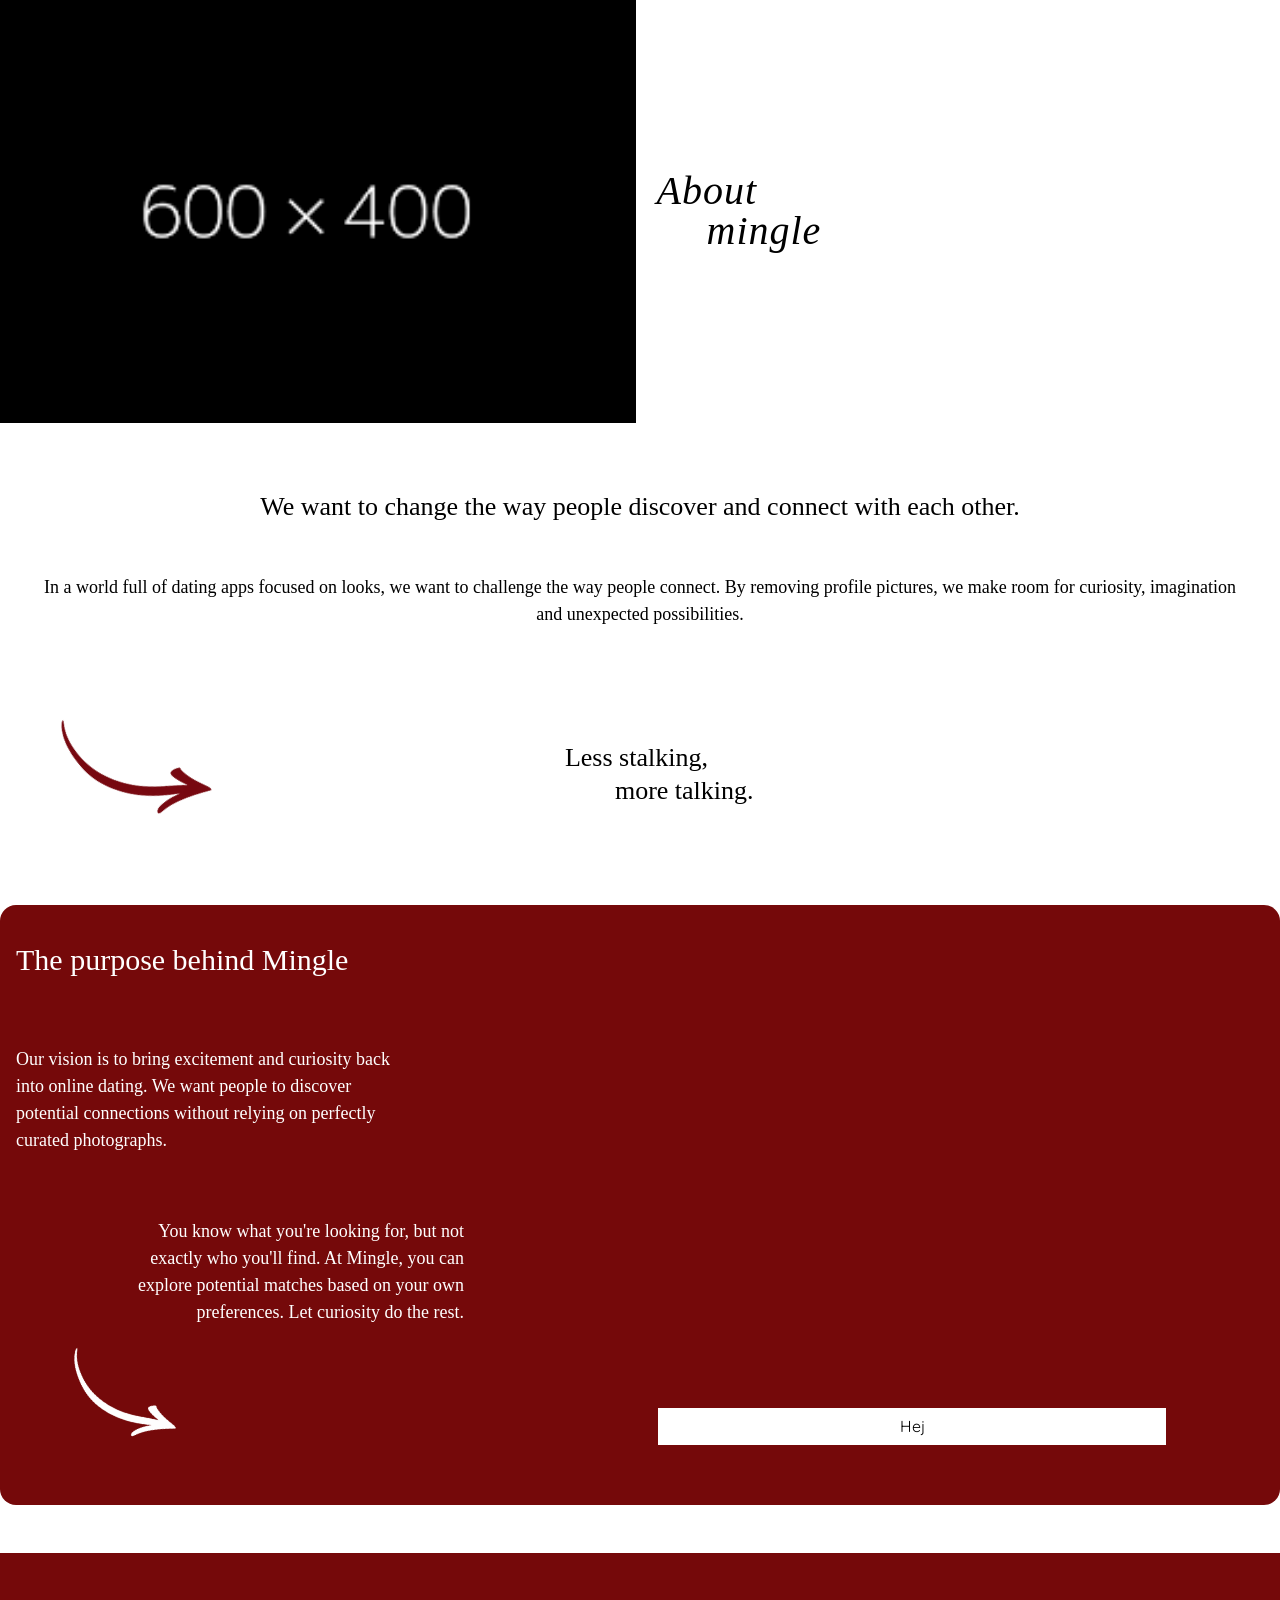
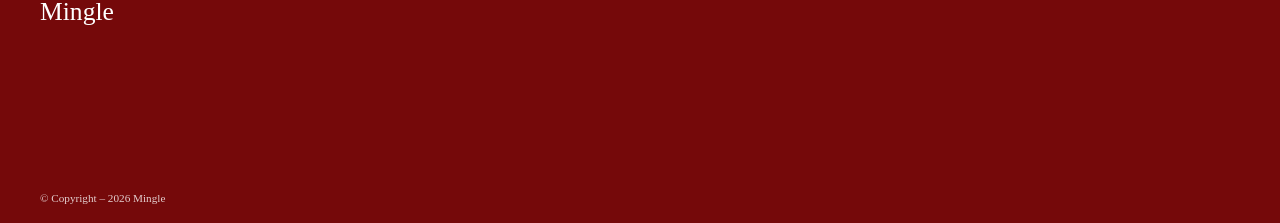
==== about.html @ ec0fccd8 "hej jona" ====
<!doctype html>
<html lang="en">
  <head>
    <meta charset="UTF-8" />
    <meta name="viewport" content="width=device-width, initial-scale=1.0" />
    <link rel="stylesheet" href="css/general.css" />
    <link rel="stylesheet" href="css/about.css" />
    <title>About Us</title>
  </head>
  <body>
    <header></header>
    <main>
      <div id="frontdiv">
        <img id="aboutimage" src="image/images.png" alt="aboutimage" />
        <h1 class="abouttitle">
          <span>About</span>
          <span>mingle</span>
        </h1>
      </div>
      <section class="aboutcontent">
        <div id="middiv">
          <h2>We want to change the way people discover and connect with each other.</h2>
          <p>In a world full of dating apps focused on looks, we want to challenge the way people connect. By removing profile pictures, we make room for curiosity, imagination and unexpected possibilities.</p>
          <div class="middiv_second">
            <img id="arrow" src="image/arrow.webp" alt="arrow" />
            <h3 class="arrowtext">
              <span>Less stalking,</span>
              <span>more talking.</span>
            </h3>
          </div>
        </div>
      </section>
      <div class="middiv_third">
        <h4>The purpose behind Mingle</h4>
        <p>Our vision is to bring excitement and curiosity back into online dating. We want people to discover potential connections without relying on perfectly curated photographs.</p>
        <div>
          <p>You know what you're looking for, but not exactly who you'll find. At Mingle, you can explore potential matches based on your own preferences. Let curiosity do the rest.</p>
        </div>
        <div id="middiv_div">
          <img id="white_arrow" src="image/white_arrow.webp" alt="white arrow" />
          <a href="userlist.html" class="btn">Hej</a>
        </div>
      </div>
    </main>
    <footer class="footer">
      <div class="footer__logo">Mingle</div>
      <small class="footer__copy">© Copyright – 2026 Mingle</small>
    </footer>
  </body>
</html>
---- css/general.css ----
html {
  interpolate-size: allow-keywords;
  line-height: 1.5;
  -webkit-font-smoothing: antialiased;
}
@font-face {
  font-family: p;
  src: url(../fonts/Quicksand-VariableFont_wght.woff2);
}
@font-face {
  font-family: h1;
  src: url(../fonts/ViaodaLibre-Regular.woff2);
}
@font-face {
  font-family: h2;
  src: url(../fonts/PoiretOne-Regular.woff2-kopi);
}
@font-face {
  font-family: h3;
  src: url(../fonts/PoiretOne-Regular.woff2-kopi);
}
body {
  background-color: rgb(255, 255, 255);
}
*,
::before,
::after {
  box-sizing: border-box;
  margin: 0;
  padding: 0;
}
img,
svg {
  display: block;
  width: 100%;
  height: auto;
}
h1 {
  letter-spacing: 1px;
  font-weight: 400;
  font-style: oblique;
  font-size: 40px;
}
h2,
h3,
h4 {
  font-weight: 100;
  font-size: 26px;
}
p {
  font-size: 18px;
  font-weight: 100;
}
.btn {
  font-family: p;
  border: 2px solid #75090a;
  color: rgb(0, 0, 0);
  text-align: center;
  text-decoration: none;
  background-color: white;
}
.btn :hover {
  background-color: #75090a;
  border: 2px solid white;
  scale: 1.5;
}
.footer {
  background: var(--wine);
  color: var(--paper);
  min-height: 270px;
  padding: 2.5rem 2.5rem 1rem;
  display: flex;
  flex-direction: column;
  justify-content: space-between;
}
.footer__logo {
  font-size: 1.6rem;
}
.footer__copy {
  font-size: 0.7rem;
  opacity: 0.8;
}
:root {
  --wine: #75090a;
  --ink: #111;
  --paper: #fff;
}
---- css/about.css ----
* {
  /* margin: 0.2rem;
  padding: 0.2rem; */
  box-sizing: border-box;
}
#frontdiv {
  display: grid;
  grid-template-columns: 1fr 1fr;
  align-items: center;
  gap: 9px;
}
#aboutimage {
  min-width: 290px;
  min-height: 150px;
}
.abouttitle {
  display: flex;
  flex-direction: column;
  line-height: 1;
  margin-left: 12px;
}
.abouttitle span:last-child {
  margin-left: 50px;
}
.aboutcontent {
  margin: 1.9rem;
}
#middiv h2 {
  margin-top: 4rem;
  margin-bottom: 3rem;
  text-align: center;
}
#middiv p {
  text-align: center;
}
#arrow {
  margin-left: 3rem;
  width: 110px;
  rotate: 316deg;
  transform: scaleX(-1);
}
.middiv_second {
  display: grid;
  grid-template-columns: 1.5fr 2fr;
  margin-top: 3rem;
  margin-bottom: 4rem;
}
.middiv_second h3 {
  margin-top: 2rem;
}
.arrowtext {
  display: flex;
  flex-direction: column;
  line-height: 1.3;
  margin-left: 12px;
  align-self: center;
}
.arrowtext span:last-child {
  margin-left: 50px;
}
.middiv_third {
  background-color: #75090a;
  border-radius: 1rem;
  height: 600px;
  margin-bottom: 3rem;
  padding: 1rem;
}
.middiv_third p,
h4 {
  color: white;
}
.middiv_third p {
  width: 25rem;
  margin-top: 4rem;
}
.middiv_third h4 {
  margin-top: 1rem;
  font-size: 30px;
}
.middiv_third div p {
  text-align: end;
  width: 28rem;
  padding-left: 7rem;
}
#white_arrow {
  width: 85px;
  margin-left: 4rem;
  rotate: 330deg;
  transform: scaleX(-1);
}
#middiv_div {
  display: grid;
  grid-template-columns: 1fr 1fr;
}
.btn {
  margin: 5rem 6rem 1rem 1rem;
  padding: 0.4rem;
}
.btn:hover {
  background-color: #75090a;
  border: 2px solid white;
  color: white;
  font-weight: 600;
}
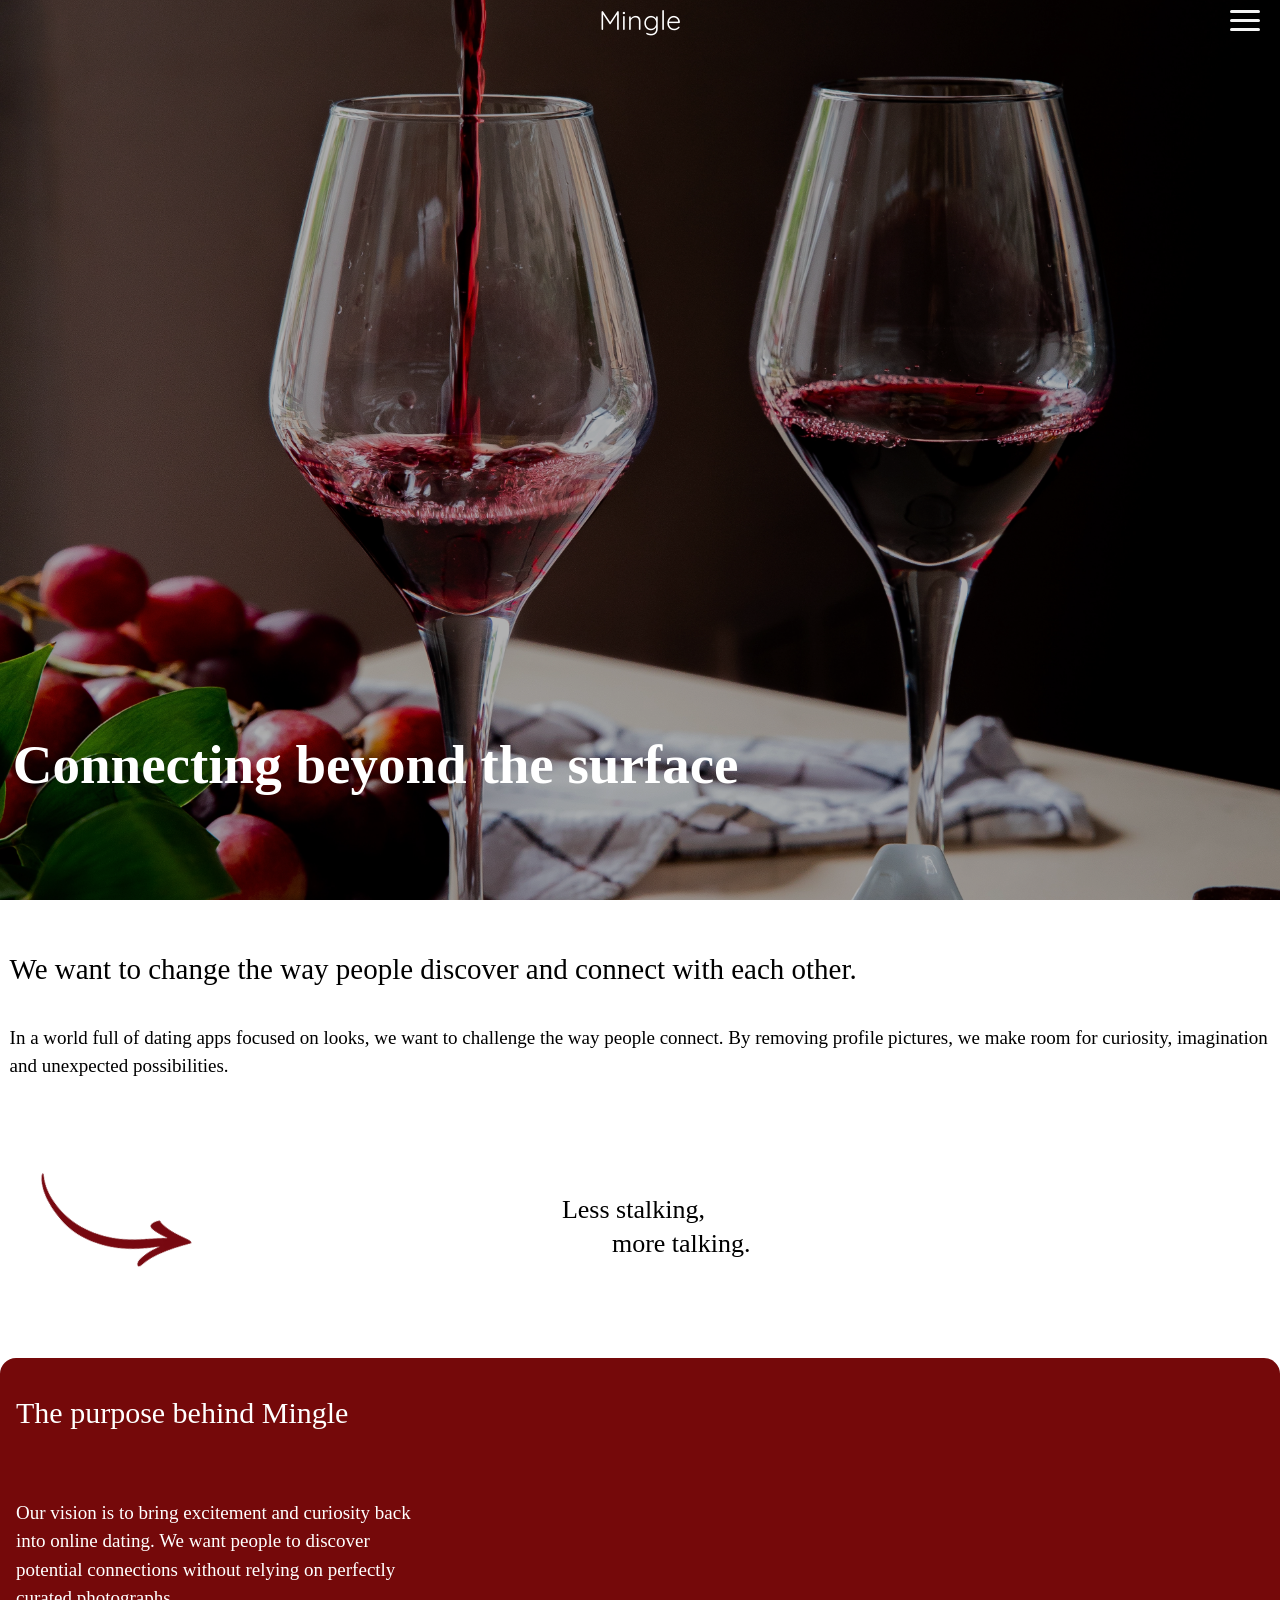
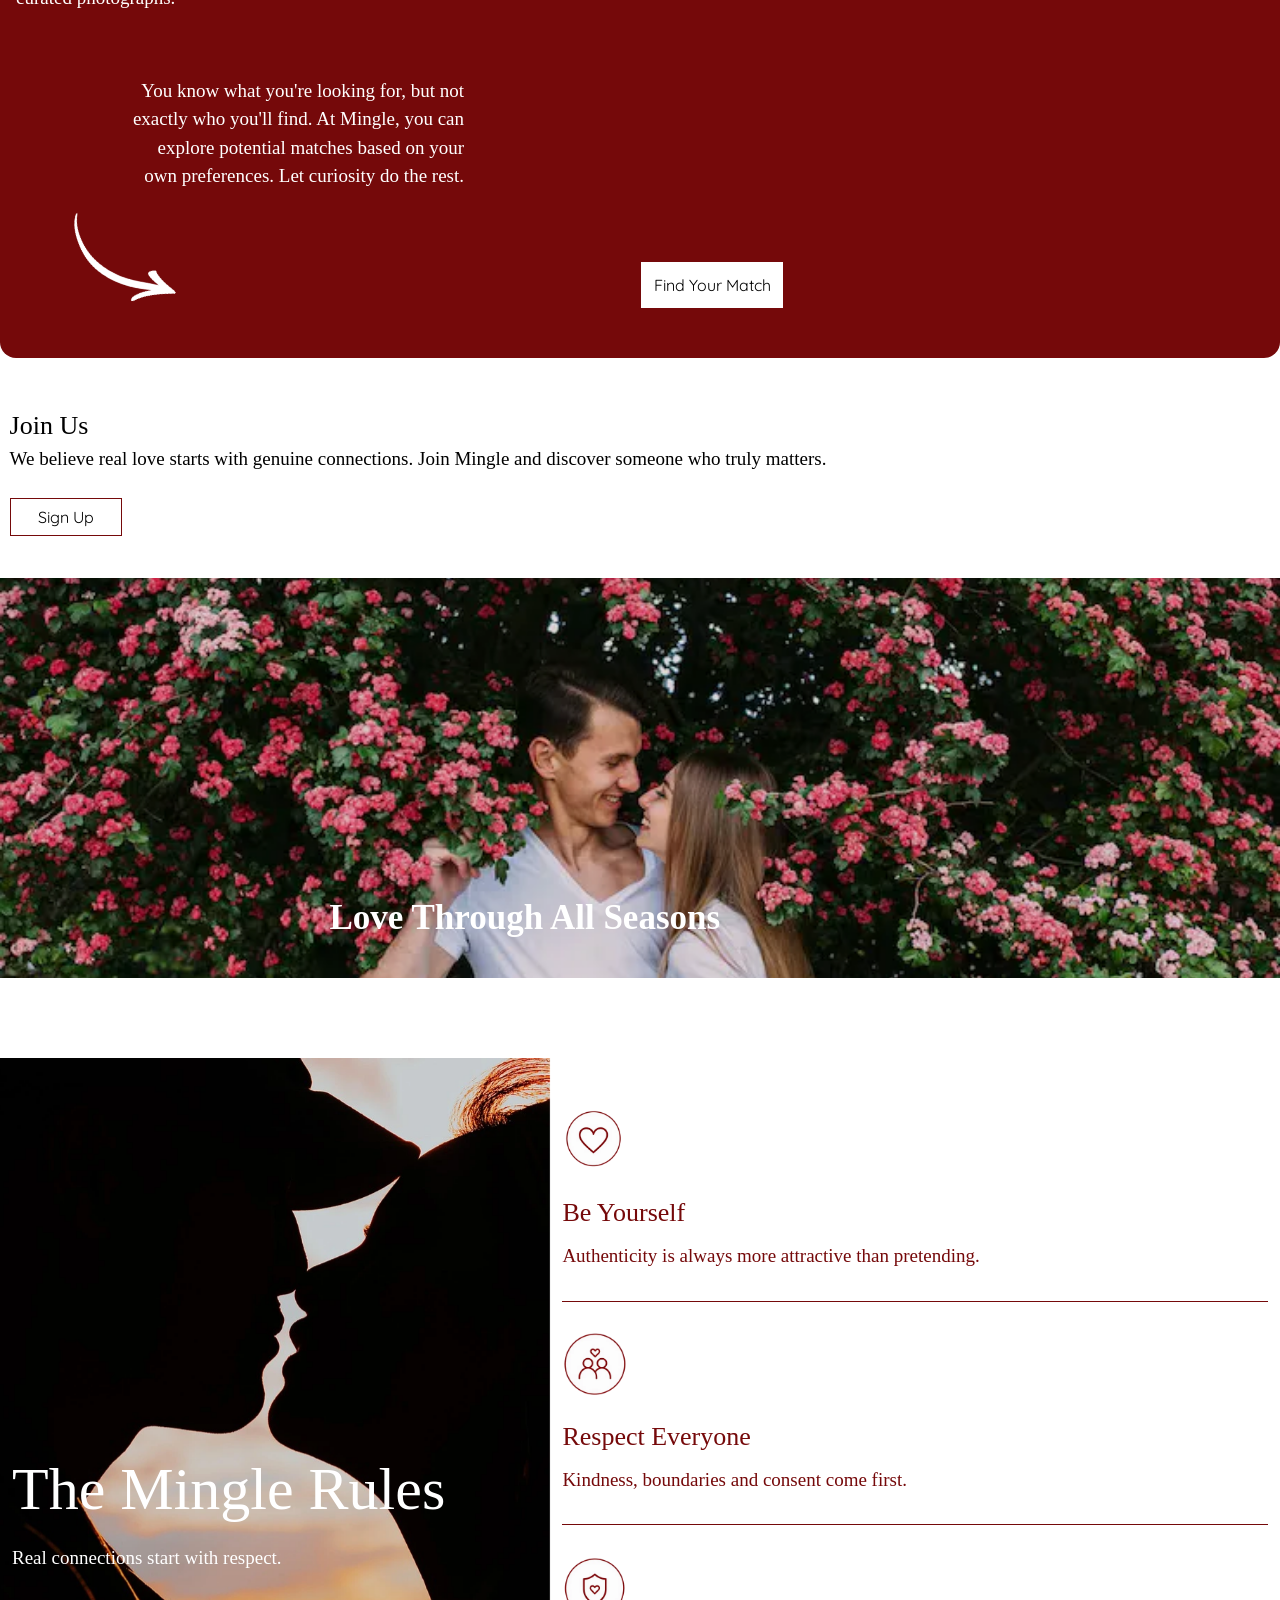
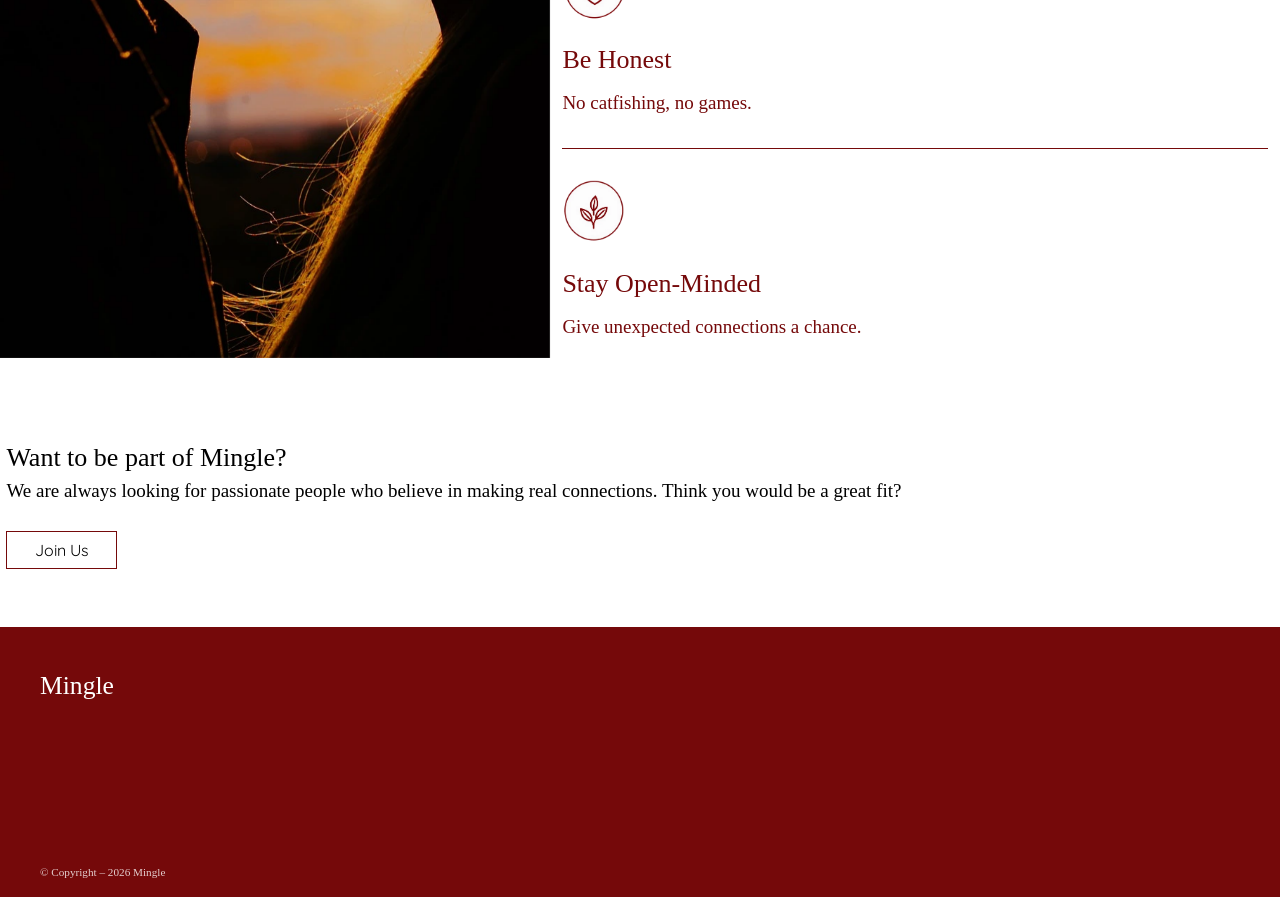
==== commit 6b433cb8: "about færdig" ====
--- a/about.html
+++ b/about.html
@@ -8,14 +8,33 @@
     <title>About Us</title>
   </head>
   <body>
-    <header></header>
+    <header>
+      <nav class="navbar">
+        <input type="checkbox" id="burger-toggle" />
+        <label for="burger-toggle" class="burger">
+          <span></span>
+          <span></span>
+          <span></span>
+        </label>
+        <a href="index.html" class="mingle">Mingle</a>
+        <div class="menu-overlay">
+          <ul class="menu-links">
+            <li><a href="index.html">Home</a></li>
+            <li><a href="userlist.html">Find Your Match</a></li>
+            <li><a href="about.html">About Us</a></li>
+            <li><a href="contact.html">Contact</a></li>
+          </ul>
+          <div class="menu-footer">
+            <p>© Mingle 2026</p>
+            <a href="#"><img class="instagram" src="image/instagram.webp" alt="instagram logo" /></a>
+          </div>
+        </div>
+      </nav>
+    </header>
     <main>
       <div id="frontdiv">
-        <img id="aboutimage" src="image/images.png" alt="aboutimage" />
-        <h1 class="abouttitle">
-          <span>About</span>
-          <span>mingle</span>
-        </h1>
+        <img id="aboutimage" src="image/abouthero.webp" alt="two glasses of red wine" />
+        <h1 class="abouttitle">Connecting beyond the surface</h1>
       </div>
       <section class="aboutcontent">
         <div id="middiv">
@@ -38,9 +57,66 @@
         </div>
         <div id="middiv_div">
           <img id="white_arrow" src="image/white_arrow.webp" alt="white arrow" />
-          <a href="userlist.html" class="btn">Hej</a>
+          <a href="userlist.html" class="btn2">Find Your Match</a>
         </div>
       </div>
+      <section class="aboutcontent">
+        <div>
+          <h4>Join Us</h4>
+          <p>We believe real love starts with genuine connections. Join Mingle and discover someone who truly matters.</p>
+        </div>
+        <a href="contact.html" class="btn">Sign Up</a>
+      </section>
+      <div id="about_end_img">
+        <img src="image/love_about2.webp" />
+        <img src="image/love_about4.webp" />
+        <img src="image/love_about1.webp" />
+        <img src="image/love_about3.webp" />
+        <h4>Love Through All Seasons</h4>
+      </div>
+      <section class="rules-section">
+        <div class="rules-image">
+          <h2>The Mingle Rules</h2>
+          <p>Real connections start with respect.</p>
+        </div>
+        <div class="rules-scroll">
+          <div class="rule">
+            <img src="image/icon1.webp" alt="ikon1" class="rule-icon" />
+            <h3>Be Yourself</h3>
+            <p>Authenticity is always more attractive than pretending.</p>
+          </div>
+          <div class="rule">
+            <img src="image/icon2.webp" alt="ikon2" class="rule-icon" />
+            <h3>Respect Everyone</h3>
+            <p>Kindness, boundaries and consent come first.</p>
+          </div>
+          <div class="rule">
+            <img src="image/icon3.webp" alt="ikon3" class="rule-icon" />
+            <h3>Be Honest</h3>
+            <p>No catfishing, no games.</p>
+          </div>
+          <div class="rule">
+            <img src="image/icon4.webp" alt="ikon4" class="rule-icon" />
+            <h3>Stay Open-Minded</h3>
+            <p>Give unexpected connections a chance.</p>
+          </div>
+          <div class="rule">
+            <img src="image/icon5.webp" alt="ikon5" class="rule-icon" />
+            <h3>Respect Privacy</h3>
+            <p>What's shared here stays here.</p>
+          </div>
+          <div class="rule">
+            <img src="image/icon6.webp" alt="ikon6" class="rule-icon" />
+            <h3>Love Beyond Looks</h3>
+            <p>It's what's on the inside that really matters.</p>
+          </div>
+        </div>
+      </section>
+      <section class="end-section">
+        <h2>Want to be part of Mingle?</h2>
+        <p>We are always looking for passionate people who believe in making real connections. Think you would be a great fit?</p>
+        <a href="contact.html" class="btn">Join Us</a>
+      </section>
     </main>
     <footer class="footer">
       <div class="footer__logo">Mingle</div>
--- a/css/general.css
+++ b/css/general.css
@@ -20,7 +20,7 @@
   src: url(../fonts/PoiretOne-Regular.woff2-kopi);
 }
 body {
-  background-color: rgb(255, 255, 255);
+  background-color: white;
 }
 *,
 ::before,
@@ -29,6 +29,150 @@
   margin: 0;
   padding: 0;
 }
+@keyframes fadeIn {
+  from {
+    opacity: 0;
+  }
+
+  to {
+    opacity: 1;
+  }
+}
+h1,
+h2,
+h3,
+p,
+a {
+  animation: fadeIn 1s ease 0.3s both;
+}
+
+.burger {
+  animation: fadeIn 1s ease 0.5s both;
+}
+main {
+  animation: fadeIn 0.8s ease-out 0.2s both;
+}
+header {
+  position: absolute;
+  top: 0;
+  left: 0;
+  width: 100%;
+  z-index: 1000;
+}
+.navbar {
+  display: flex;
+  align-items: center;
+  justify-content: flex-end;
+  padding: 20px;
+}
+.nav-button {
+  margin-left: auto;
+  padding: 10px 18px;
+  background: white;
+  color: #75090a;
+  border-radius: 30px;
+  text-decoration: none;
+  font-size: 14px;
+  font-weight: bold;
+  z-index: 1002;
+}
+.mingle {
+  position: absolute;
+  left: 50%;
+  transform: translateX(-50%);
+  color: white;
+  font-family: p;
+  font-size: 27px;
+  font-weight: 400;
+  text-decoration: none;
+  z-index: 1002;
+}
+#burger-toggle {
+  position: absolute;
+  opacity: 0;
+  width: 1px;
+  height: 1px;
+}
+.burger {
+  position: fixed;
+  display: flex;
+  flex-direction: column;
+  justify-content: center;
+  gap: 6px;
+  cursor: pointer;
+  z-index: 1003;
+  margin-left: auto;
+}
+.burger span {
+  display: block;
+  width: 30px;
+  height: 3px;
+  background: whitesmoke;
+  border-radius: 2px;
+  transition: 0.4s ease;
+}
+.menu-overlay {
+  position: fixed;
+  top: 0;
+  left: 0;
+  width: 100%;
+  height: 100vh;
+  height: 100dvh;
+  background-color: #75090a;
+  display: flex;
+  flex-direction: column;
+  justify-content: space-between;
+  padding: 110px 25px 25px;
+  overflow-y: auto;
+  transform: translateX(100%);
+  visibility: hidden;
+  transition:
+    transform 0.4s ease-in-out,
+    visibility 0.8s;
+  z-index: 1001;
+}
+.instagram {
+  width: 40px;
+}
+#burger-toggle:checked ~ .menu-overlay {
+  transform: translateX(0);
+  visibility: visible;
+}
+.menu-links {
+  list-style: none;
+  width: 100%;
+}
+.menu-links li {
+  border-bottom: 1px solid rgba(255, 255, 255, 0.3);
+}
+.menu-links a {
+  display: block;
+  padding: 22px 0;
+  color: white;
+  font-family: h2;
+  font-size: 43px;
+  font-weight: 400;
+  text-decoration: none;
+  transition: 0.3s ease;
+}
+.menu-links a:hover {
+  opacity: 0.6;
+  padding-left: 15px;
+}
+.menu-footer {
+  display: flex;
+  justify-content: space-between;
+  align-items: center;
+  gap: 15px;
+  border-top: 1px solid rgba(255, 255, 255, 0.3);
+  padding-top: 25px;
+  color: white;
+  font-size: 14px;
+}
+.menu-footer a {
+  color: white;
+  text-decoration: none;
+}
 img,
 svg {
   display: block;
@@ -36,9 +180,7 @@
   height: auto;
 }
 h1 {
-  letter-spacing: 1px;
   font-weight: 400;
-  font-style: oblique;
   font-size: 40px;
 }
 h2,
@@ -48,21 +190,23 @@
   font-size: 26px;
 }
 p {
-  font-size: 18px;
-  font-weight: 100;
+  font-size: 19px;
+  font-weight: 500;
 }
 .btn {
   font-family: p;
-  border: 2px solid #75090a;
+  border: 1.4px solid #75090a;
   color: rgb(0, 0, 0);
   text-align: center;
   text-decoration: none;
   background-color: white;
-}
-.btn :hover {
+  padding: 0.5rem 1.7rem 0.5rem 1.7rem;
+}
+.btn:hover {
   background-color: #75090a;
   border: 2px solid white;
   scale: 1.5;
+  color: white;
 }
 .footer {
   background: var(--wine);
@@ -85,3 +229,5 @@
   --ink: #111;
   --paper: #fff;
 }
+@media (min-width: 768px) {
+}
--- a/css/about.css
+++ b/css/about.css
@@ -4,35 +4,37 @@
   box-sizing: border-box;
 }
 #frontdiv {
-  display: grid;
-  grid-template-columns: 1fr 1fr;
-  align-items: center;
-  gap: 9px;
+  position: relative;
+  width: 100%;
+  height: 100vh;
 }
 #aboutimage {
-  min-width: 290px;
-  min-height: 150px;
+  width: 100%;
+  height: 100%;
+  object-fit: cover;
+  display: block;
+  filter: brightness(0.7);
 }
 .abouttitle {
-  display: flex;
-  flex-direction: column;
-  line-height: 1;
-  margin-left: 12px;
-}
-.abouttitle span:last-child {
-  margin-left: 50px;
+  position: absolute;
+  top: 85%;
+  left: 51%;
+  transform: translate(-50%, -50%);
+  color: white;
+  font-weight: 900;
+  font-size: 55px;
+  width: 100%;
 }
 .aboutcontent {
-  margin: 1.9rem;
+  margin: 0.6rem;
 }
 #middiv h2 {
-  margin-top: 4rem;
-  margin-bottom: 3rem;
-  text-align: center;
-}
-#middiv p {
-  text-align: center;
-}
+  margin-top: 3rem;
+  margin-bottom: 2rem;
+  font-size: 29px;
+  font-weight: 400;
+}
+
 #arrow {
   margin-left: 3rem;
   width: 110px;
@@ -62,6 +64,7 @@
   background-color: #75090a;
   border-radius: 1rem;
   height: 600px;
+  margin-top: 4rem;
   margin-bottom: 3rem;
   padding: 1rem;
 }
@@ -92,13 +95,149 @@
   display: grid;
   grid-template-columns: 1fr 1fr;
 }
-.btn {
-  margin: 5rem 6rem 1rem 1rem;
-  padding: 0.4rem;
-}
-.btn:hover {
+.btn2 {
+  font-family: p;
+  border: 1.4px solid #75090a;
+  color: rgb(0, 0, 0);
+  text-align: center;
+  text-decoration: none;
+  background-color: white;
+  padding:;
+  align-content: center;
+  width: 9rem;
+  height: 3rem;
+  margin-top: 4.4rem;
+}
+.btn2:hover {
   background-color: #75090a;
-  border: 2px solid white;
-  color: white;
+  border: 1px solid white;
+  scale: 1;
+  color: white;
+}
+.aboutcontent h4 {
+  color: black;
+}
+.aboutcontent div {
+  margin-bottom: 2rem;
+}
+#about_end_img {
+  position: relative;
+  width: 100%;
+  height: 400px;
+  overflow: hidden;
+  margin: 3rem 0rem 3rem 0rem;
+}
+#about_end_img img {
+  position: absolute;
+  width: 100%;
+  height: 100%;
+  object-fit: cover;
+  top: 0;
+  left: 0;
+  animation: imageFade 12s infinite;
+  filter: brightness(0.9);
+}
+#about_end_img img:nth-child(1) {
+  animation-delay: 0s;
+}
+
+#about_end_img img:nth-child(2) {
+  animation-delay: -9s;
+}
+
+#about_end_img img:nth-child(3) {
+  animation-delay: -6s;
+}
+#about_end_img img:nth-child(4) {
+  animation-delay: -3s;
+}
+#about_end_img h4 {
+  position: absolute;
+  top: 85%;
+  left: 41%;
+  transform: translate(-50%, -50%);
+  width: 90%;
+  color: white;
+  text-align: center;
+  z-index: 2;
+  font-size: 35px;
   font-weight: 600;
 }
+@keyframes imageFade {
+  0% {
+    opacity: 1;
+  }
+  20% {
+    opacity: 1;
+  }
+  25%,
+  95% {
+    opacity: 0;
+  }
+  100% {
+    opacity: 1;
+  }
+}
+.rules-section {
+  display: flex;
+  flex-direction: row;
+  width: 100%;
+  height: 100dvh;
+  min-height: 400px;
+  margin: 5rem 0rem 5rem 0rem;
+}
+.rules-image {
+  position: relative;
+  width: 43%;
+  height: 100%;
+  display: flex;
+  flex-direction: column;
+  justify-content: center;
+  padding: 20px 12px;
+  background-image: url("../image/rule.webp");
+  background-size: cover;
+  background-position: center;
+  color: white;
+}
+.rules-image h2 {
+  font-size: 60px;
+  margin-bottom: 10px;
+}
+.rules-scroll {
+  width: 57%;
+  height: 100%;
+  min-width: 0;
+  overflow-y: auto;
+  overscroll-behavior-y: contain;
+  -webkit-overflow-scrolling: touch;
+  padding: 20px 12px;
+  background-color: #ffff;
+  scrollbar-width: thin;
+  scrollbar-color: #75090a transparent;
+}
+.rule {
+  padding: 30px 0;
+  border-bottom: 0.4px solid #75090a;
+}
+.rule:last-child {
+  border-bottom: none;
+}
+.rule h3 {
+  color: #75090a;
+  margin-bottom: 10px;
+}
+.rule p {
+  color: #75090a;
+}
+.rule-icon {
+  width: 65px;
+  height: 65px;
+  object-fit: contain;
+  margin-bottom: 20px;
+}
+.end-section {
+  margin: 0rem 0rem 4rem 0.4rem;
+}
+.end-section p {
+  margin-bottom: 2rem;
+}
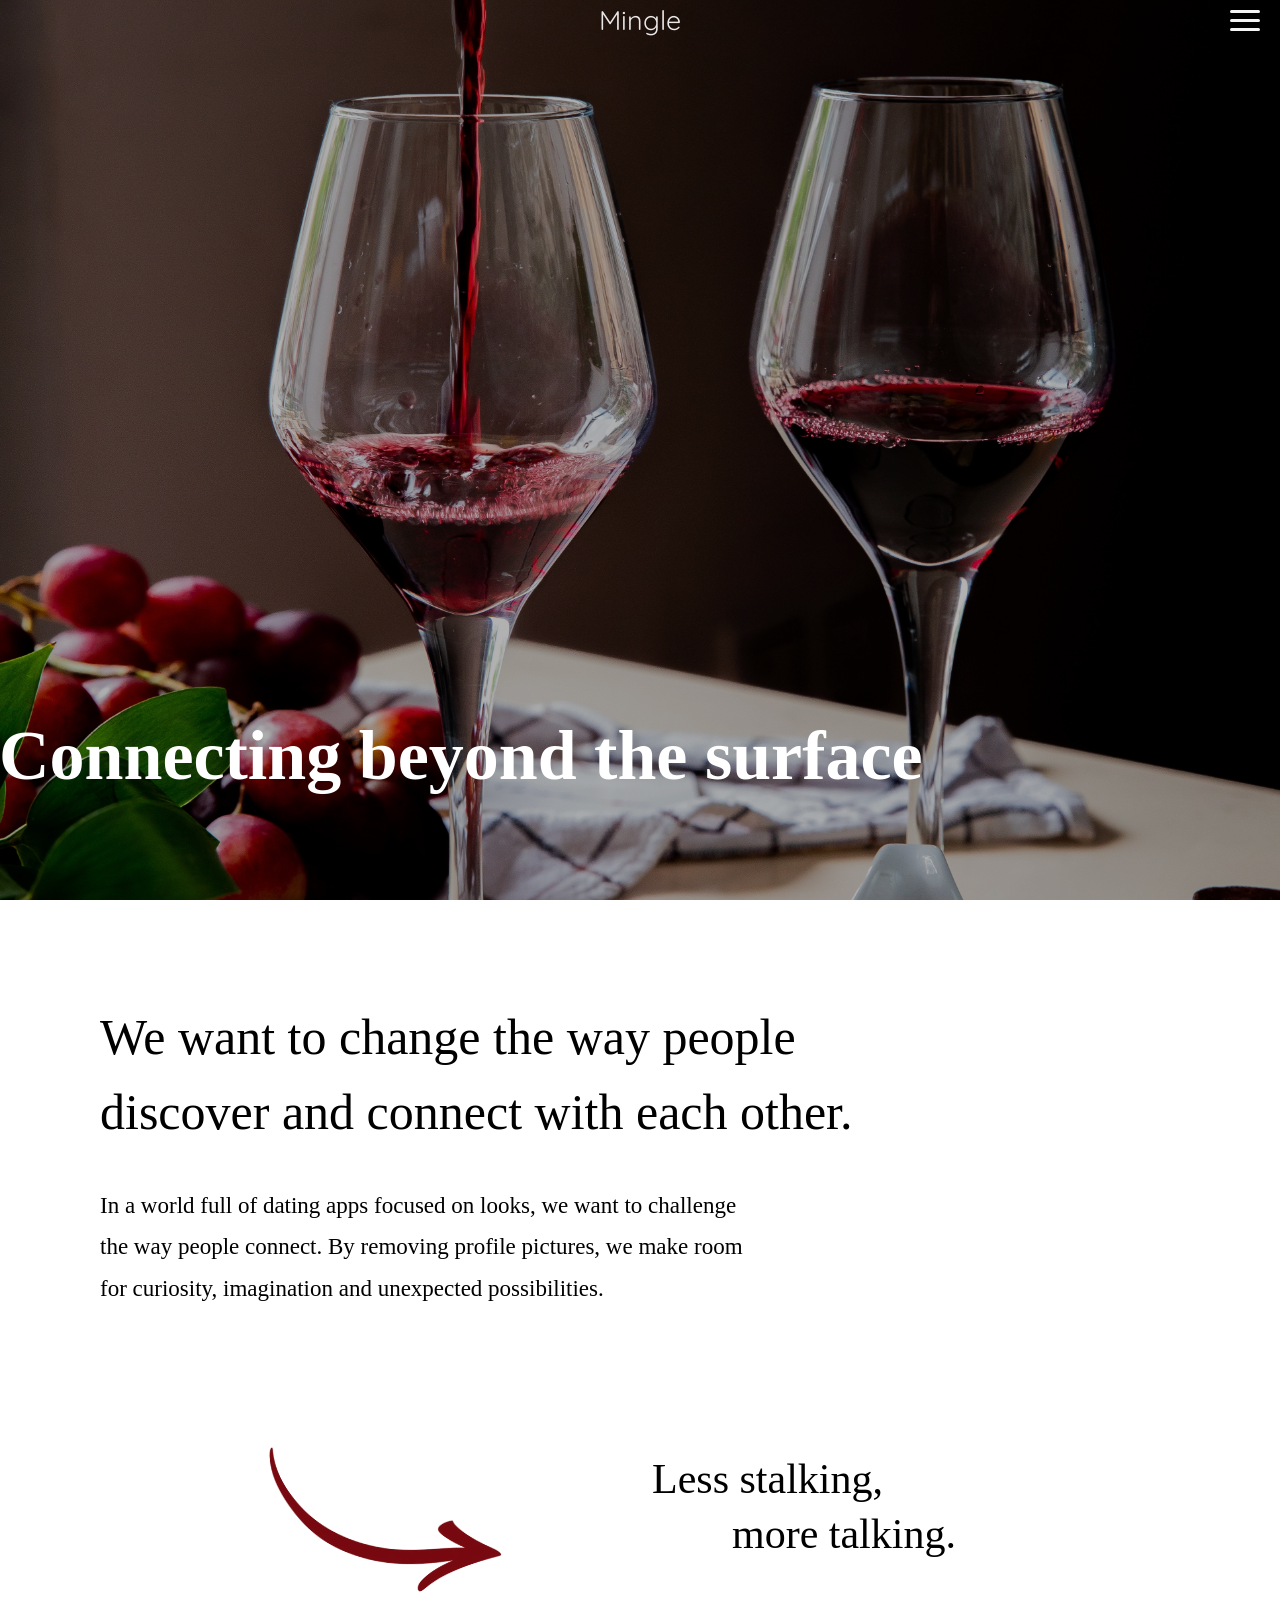
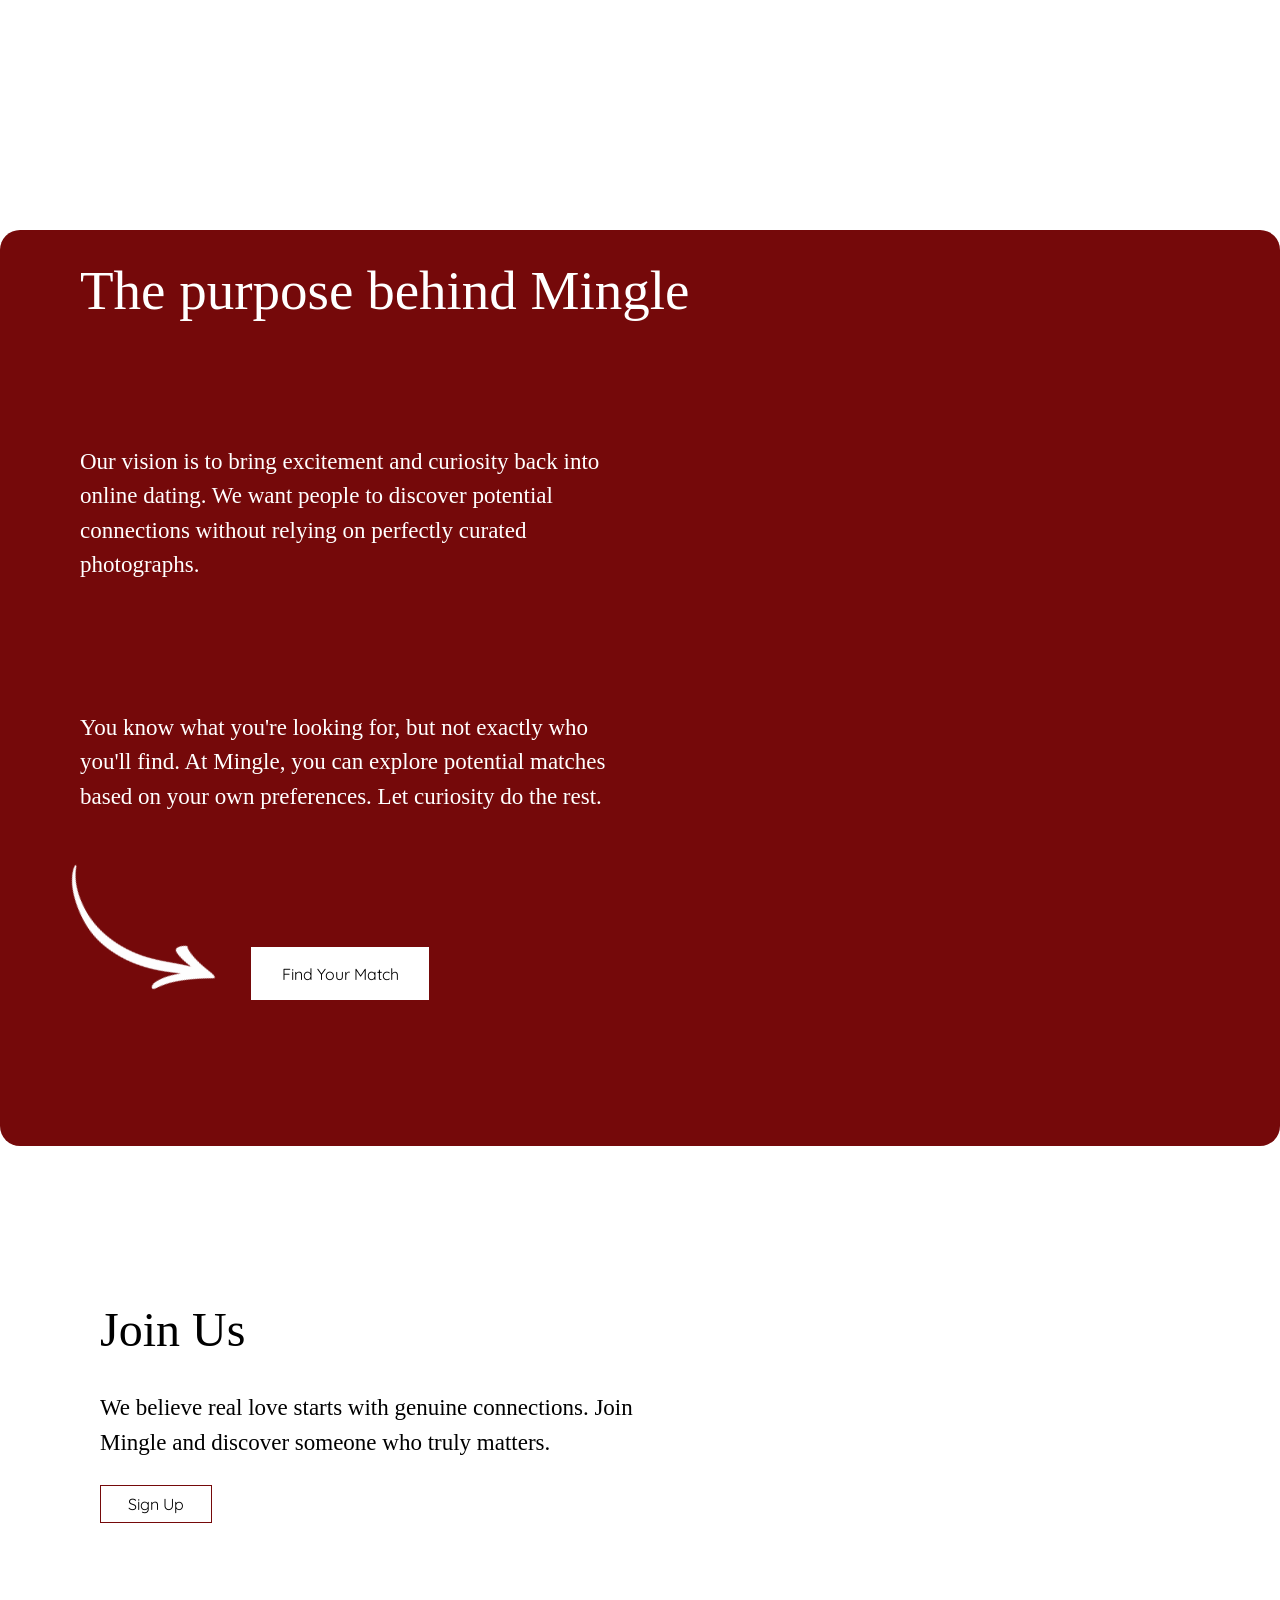
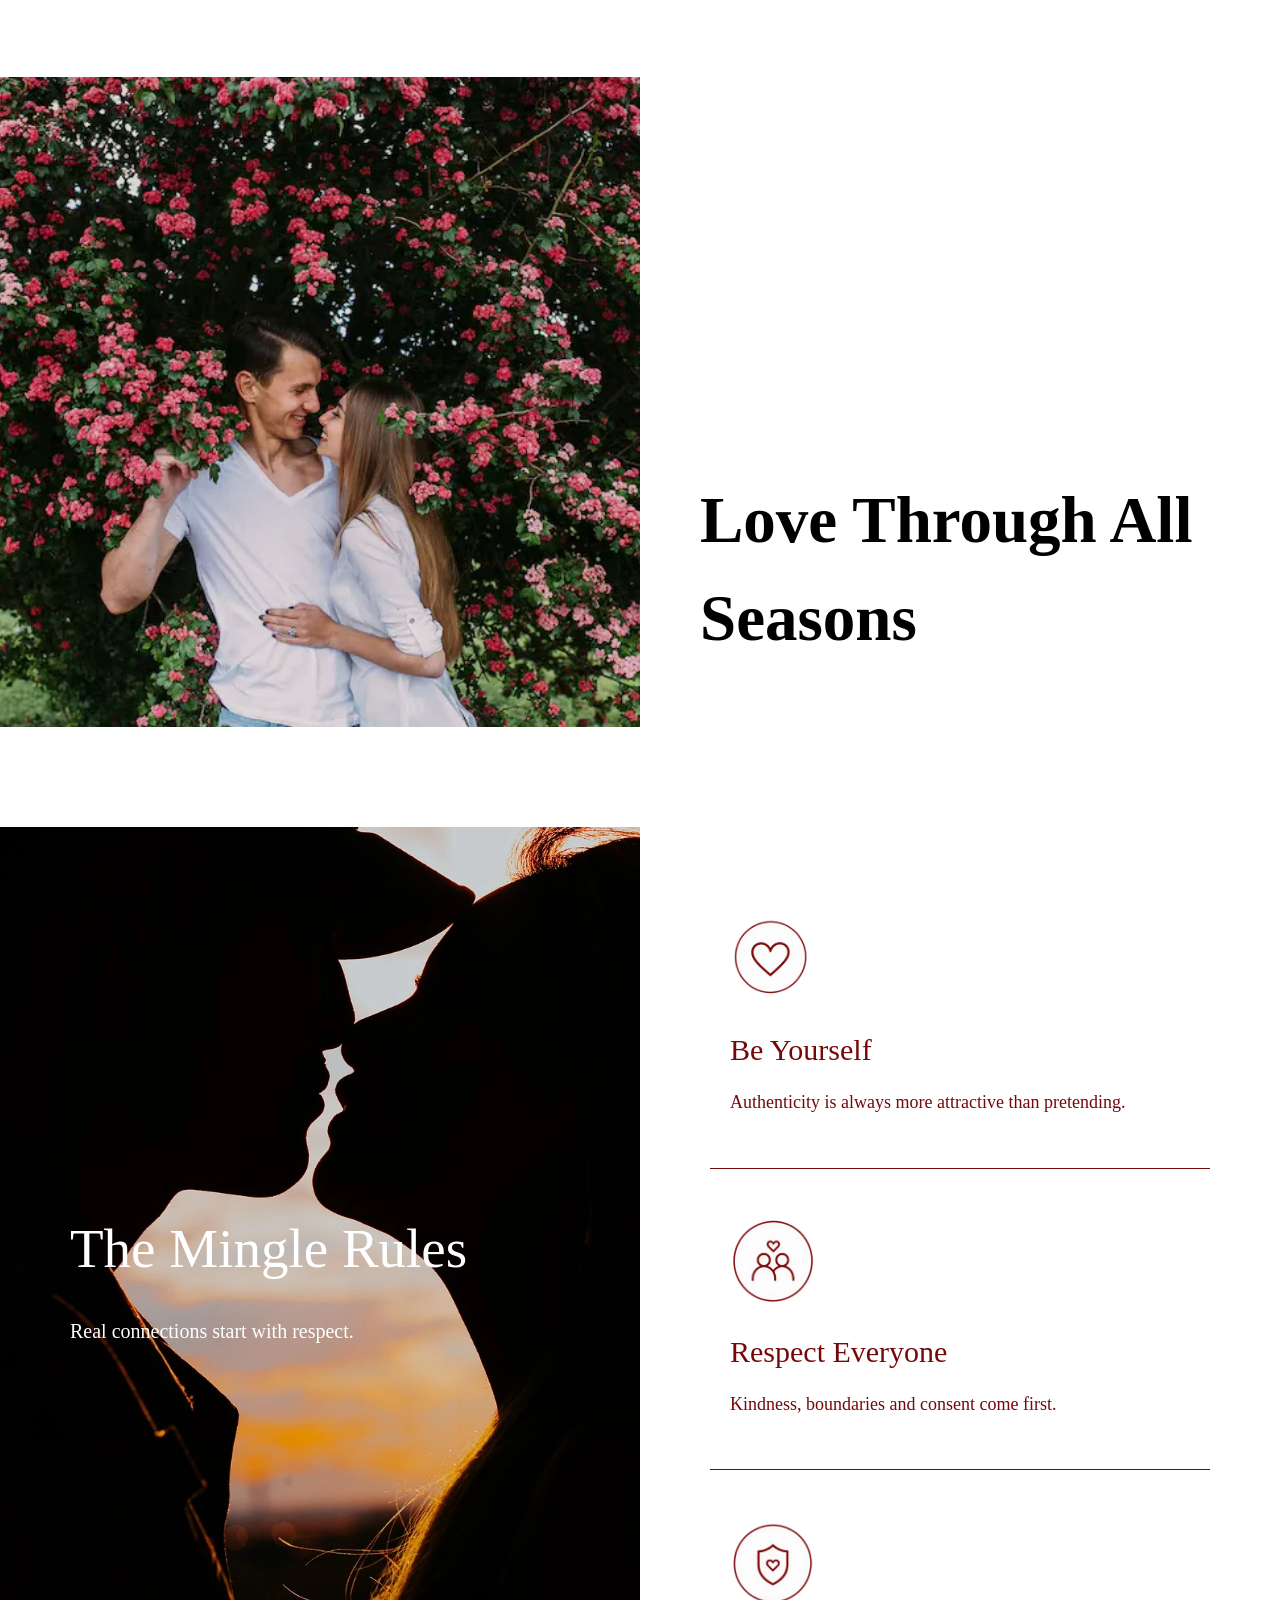
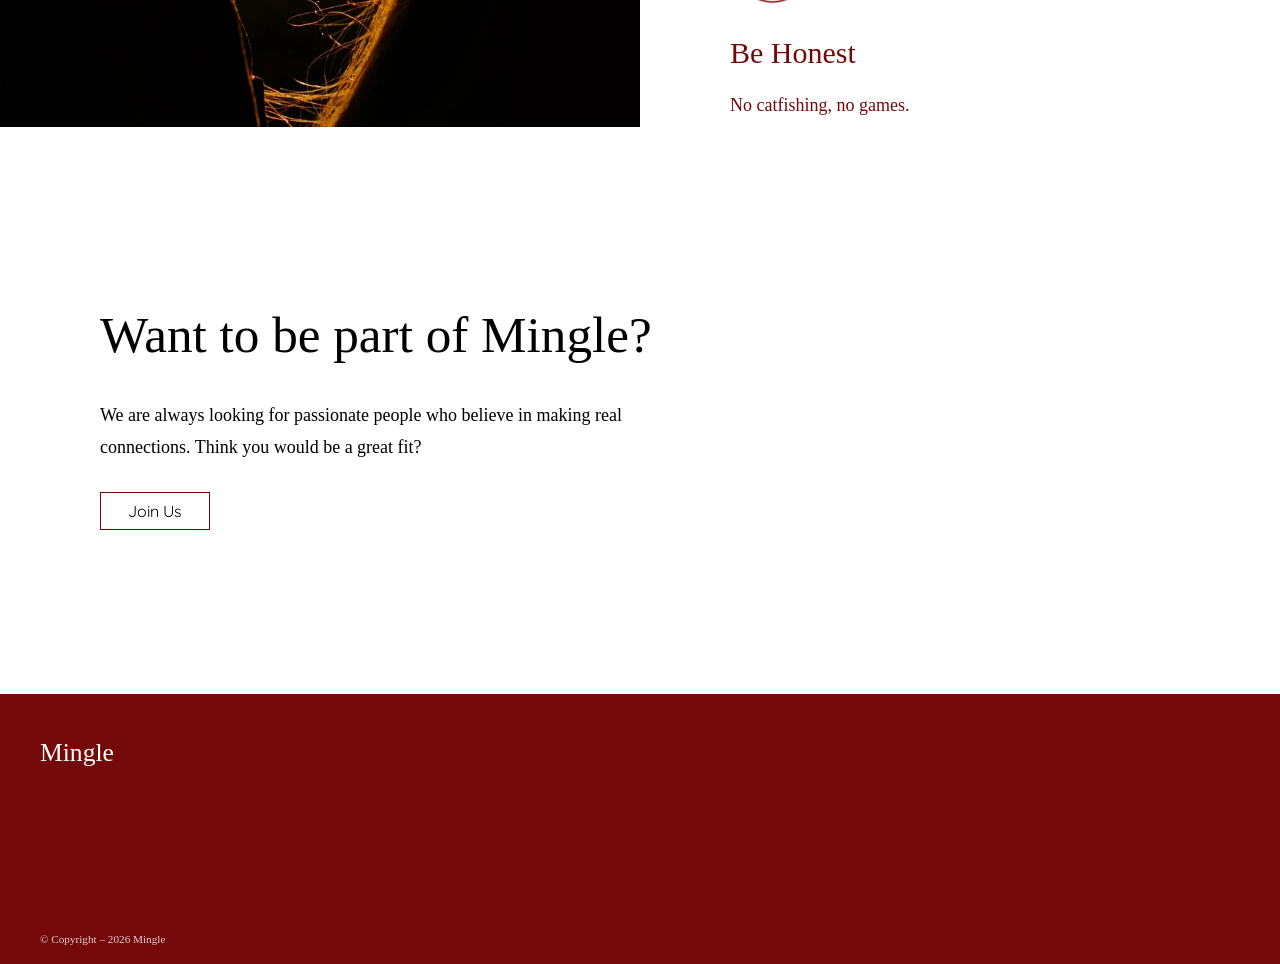
==== commit 80a6574e: "about færdigg" ====
--- a/about.html
+++ b/about.html
@@ -68,11 +68,15 @@
         <a href="contact.html" class="btn">Sign Up</a>
       </section>
       <div id="about_end_img">
-        <img src="image/love_about2.webp" />
-        <img src="image/love_about4.webp" />
-        <img src="image/love_about1.webp" />
-        <img src="image/love_about3.webp" />
-        <h4>Love Through All Seasons</h4>
+        <div>
+          <img src="image/love_about2.webp" />
+          <img src="image/love_about4.webp" />
+          <img src="image/love_about1.webp" />
+          <img src="image/love_about3.webp" />
+        </div>
+        <div>
+          <h4>Love Through All Seasons</h4>
+        </div>
       </div>
       <section class="rules-section">
         <div class="rules-image">
--- a/css/general.css
+++ b/css/general.css
@@ -77,10 +77,10 @@
   z-index: 1002;
 }
 .mingle {
-  position: absolute;
+  position: fixed;
   left: 50%;
   transform: translateX(-50%);
-  color: white;
+  color: rgb(234, 231, 231);
   font-family: p;
   font-size: 27px;
   font-weight: 400;
--- a/css/about.css
+++ b/css/about.css
@@ -241,3 +241,190 @@
 .end-section p {
   margin-bottom: 2rem;
 }
+@media (min-width: 768px) {
+  #frontdiv {
+    height: 100vh;
+  }
+  #aboutimage {
+    object-position: center;
+  }
+  .abouttitle {
+    top: 84%;
+    left: 36%;
+    width: 85%;
+    max-width: 1100px;
+    font-size: 70px;
+    line-height: 1.05;
+    text-align: center;
+  }
+  .aboutcontent {
+    max-width: 1200px;
+    margin: 0 auto;
+    padding: 100px 60px;
+  }
+  #middiv h2 {
+    max-width: 800px;
+    margin-top: 0;
+    margin-bottom: 35px;
+    font-size: 50px;
+  }
+  #middiv > p {
+    max-width: 650px;
+    font-size: 23px;
+    line-height: 1.8;
+  }
+  .middiv_second {
+    display: grid;
+    grid-template-columns: 1fr 1fr;
+    align-items: center;
+    max-width: 850px;
+    margin: 70px auto 0;
+  }
+  #arrow {
+    width: 170px;
+    margin-left: 80px;
+  }
+  .middiv_second h3 {
+    margin-top: 0;
+  }
+  .arrowtext {
+    font-size: 42px;
+  }
+  .arrowtext span:last-child {
+    margin-left: 80px;
+  }
+  .middiv_third {
+    min-height: 650px;
+    height: auto;
+    padding: 20px 80px;
+    border-radius: 20px;
+  }
+  .middiv_third h4 {
+    font-size: 55px;
+    max-width: 800px;
+    margin-top: 0;
+    margin-bottom: 7rem;
+  }
+  .middiv_third > p {
+    width: auto;
+    max-width: 550px;
+    font-size: 23px;
+  }
+  .middiv_third > div > p {
+    width: auto;
+    margin-top: 8rem;
+    max-width: 550px;
+    padding-left: 0;
+    font-size: 23px;
+    text-align: left;
+  }
+  #middiv_div {
+    display: flex;
+    margin-right: 10rem;
+    gap: 50px;
+    margin-top: 20px;
+  }
+  #white_arrow {
+    width: 120px;
+    margin-left: 0;
+    margin-bottom: 7rem;
+  }
+  .btn2 {
+    width: 180px;
+    height: 55px;
+    margin-top: 7rem;
+  }
+  .aboutcontent h4 {
+    font-size: 48px;
+    margin-bottom: 25px;
+  }
+  .aboutcontent > div > p {
+    max-width: 600px;
+    font-size: 23px;
+  }
+  #about_end_img {
+    display: grid;
+    grid-template-columns: 1fr 1fr;
+    height: 650px;
+    margin: 60px 0 100px;
+    overflow: hidden;
+  }
+  #about_end_img img {
+    grid-column: 1;
+    grid-row: 1;
+    width: 50%;
+    height: 100%;
+  }
+  #about_end_img h4 {
+    position: static;
+    grid-column: 2;
+    color: black;
+    grid-row: 1;
+    transform: none;
+    width: 100%;
+    height: 100%;
+    margin: 0;
+    padding: 60px;
+    display: flex;
+    align-items: end;
+    font-size: 65px;
+    text-align: left;
+  }
+  .rules-section {
+    height: 100vh;
+    min-height: 600px;
+    margin: 100px 0;
+  }
+  .rules-image {
+    width: 50%;
+    padding: 70px;
+    background-position: center;
+  }
+  .rules-image h2 {
+    font-size: 55px;
+    margin-bottom: 25px;
+  }
+  .rules-image p {
+    font-size: 20px;
+  }
+  .rules-scroll {
+    width: 50%;
+    padding: 40px 70px;
+  }
+  .rule {
+    min-height: 280px;
+    padding: 50px 20px;
+    display: flex;
+    flex-direction: column;
+    justify-content: center;
+  }
+  .rule-icon {
+    width: 85px;
+    height: 85px;
+    margin-bottom: 25px;
+  }
+  .rule h3 {
+    font-size: 30px;
+    margin-bottom: 15px;
+  }
+  .rule p {
+    max-width: 450px;
+    font-size: 18px;
+    line-height: 1.7;
+  }
+  .end-section {
+    max-width: 1200px;
+    margin: 0 auto 100px;
+    padding: 70px 60px;
+  }
+  .end-section h2 {
+    font-size: clamp(40px, 4vw, 60px);
+    margin-bottom: 25px;
+  }
+  .end-section p {
+    max-width: 600px;
+    font-size: 18px;
+    line-height: 1.8;
+    margin-bottom: 35px;
+  }
+}
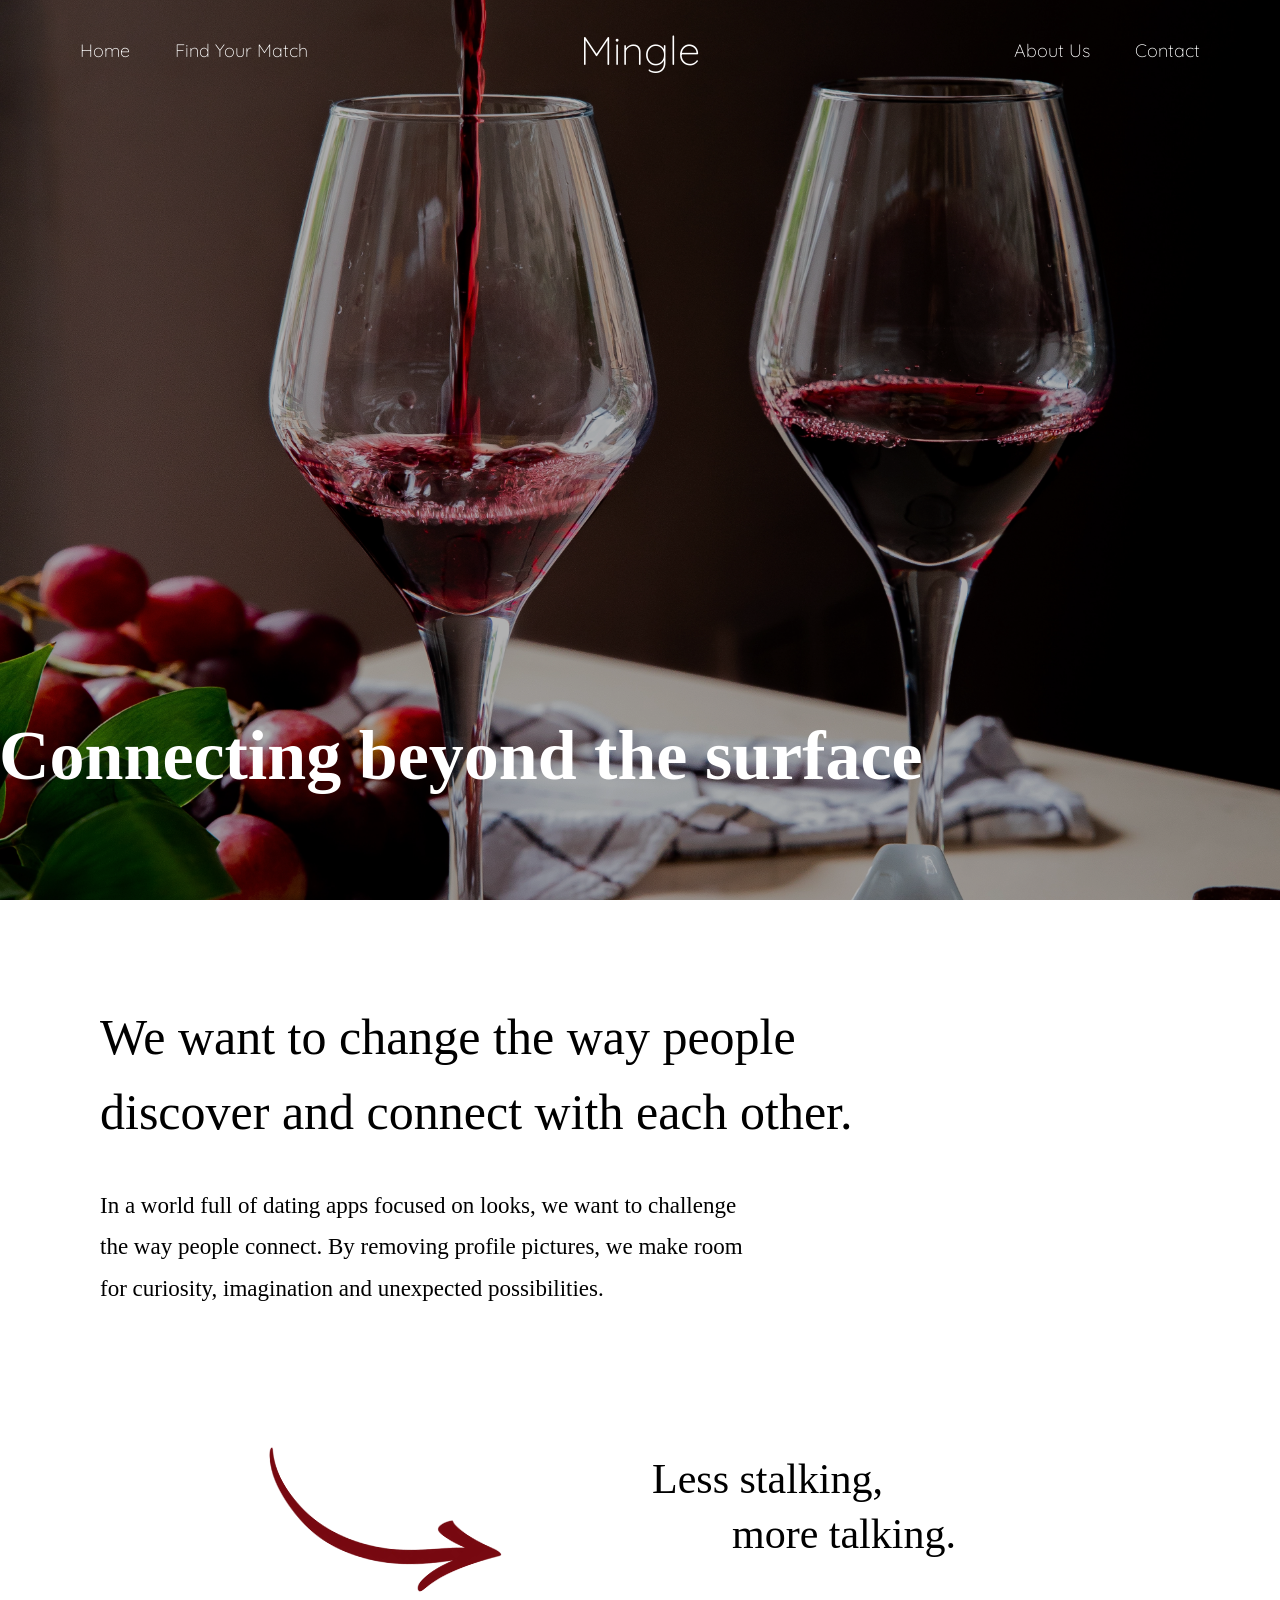
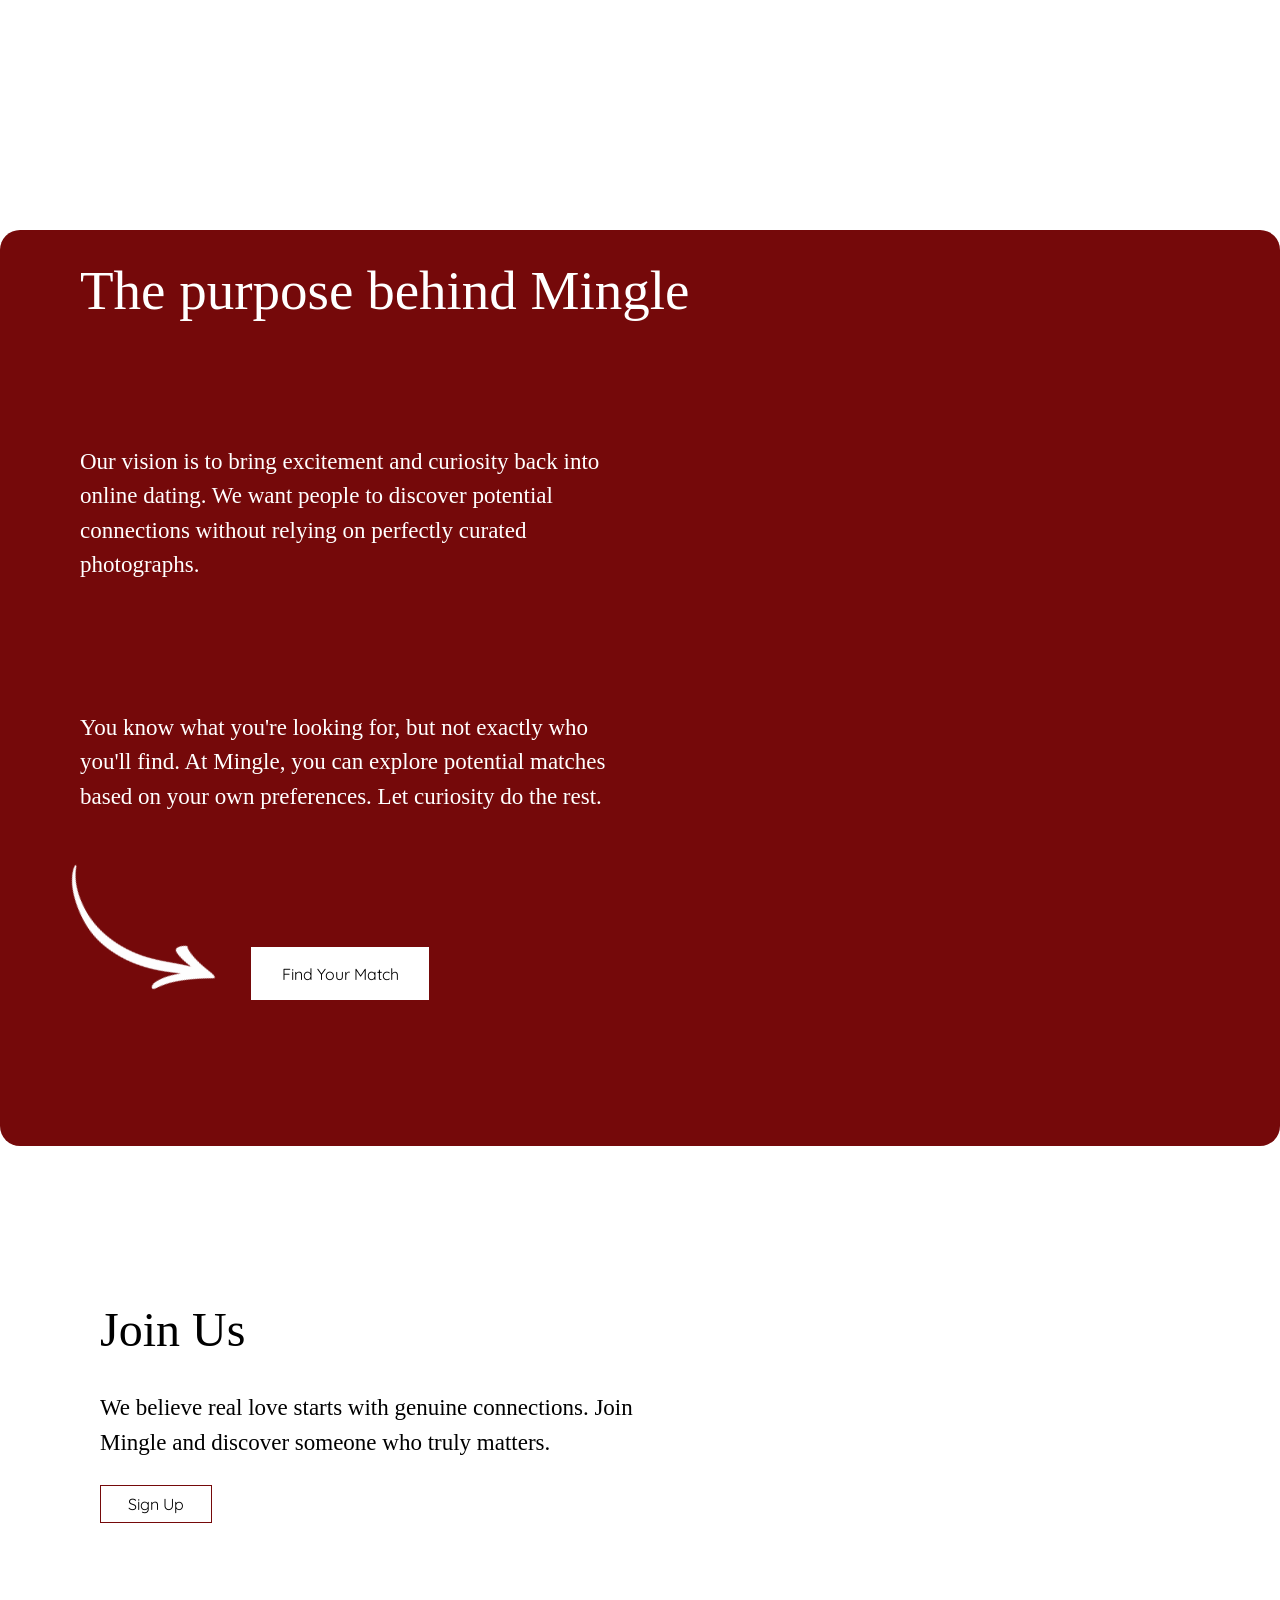
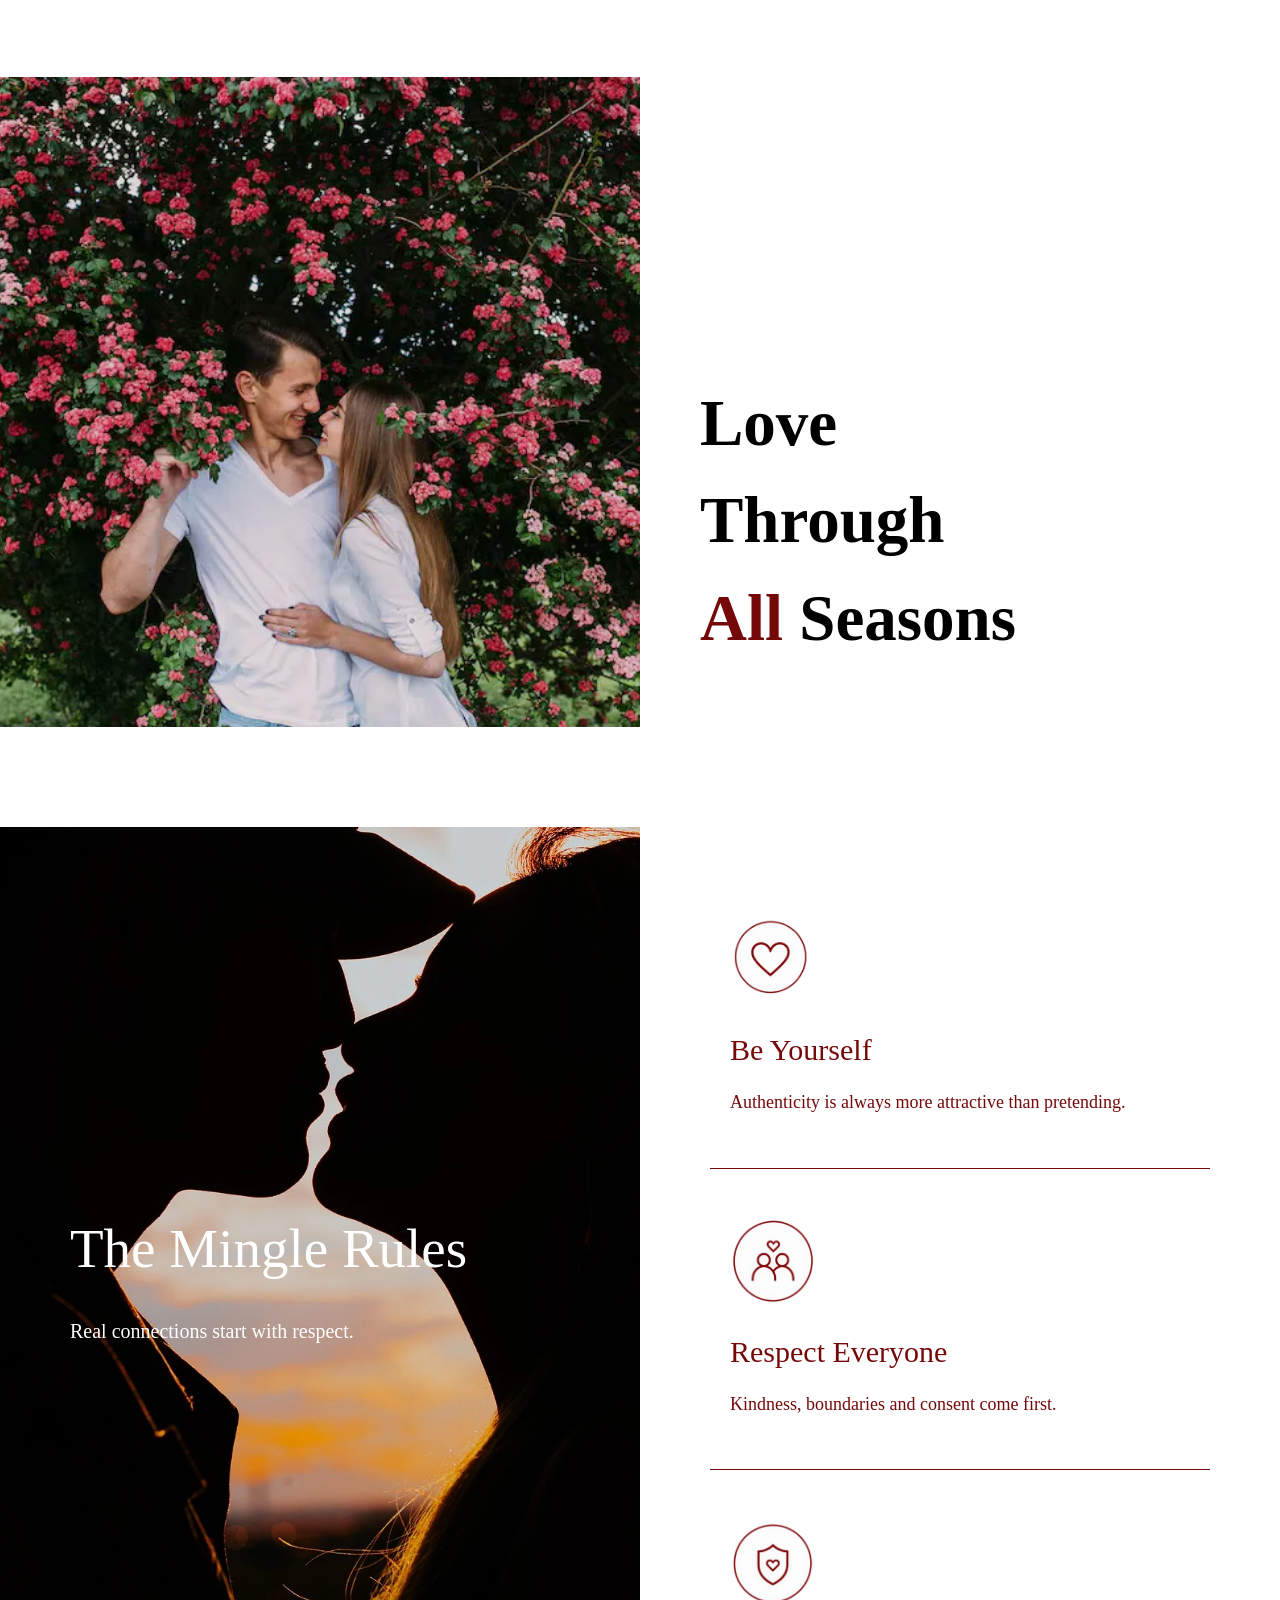
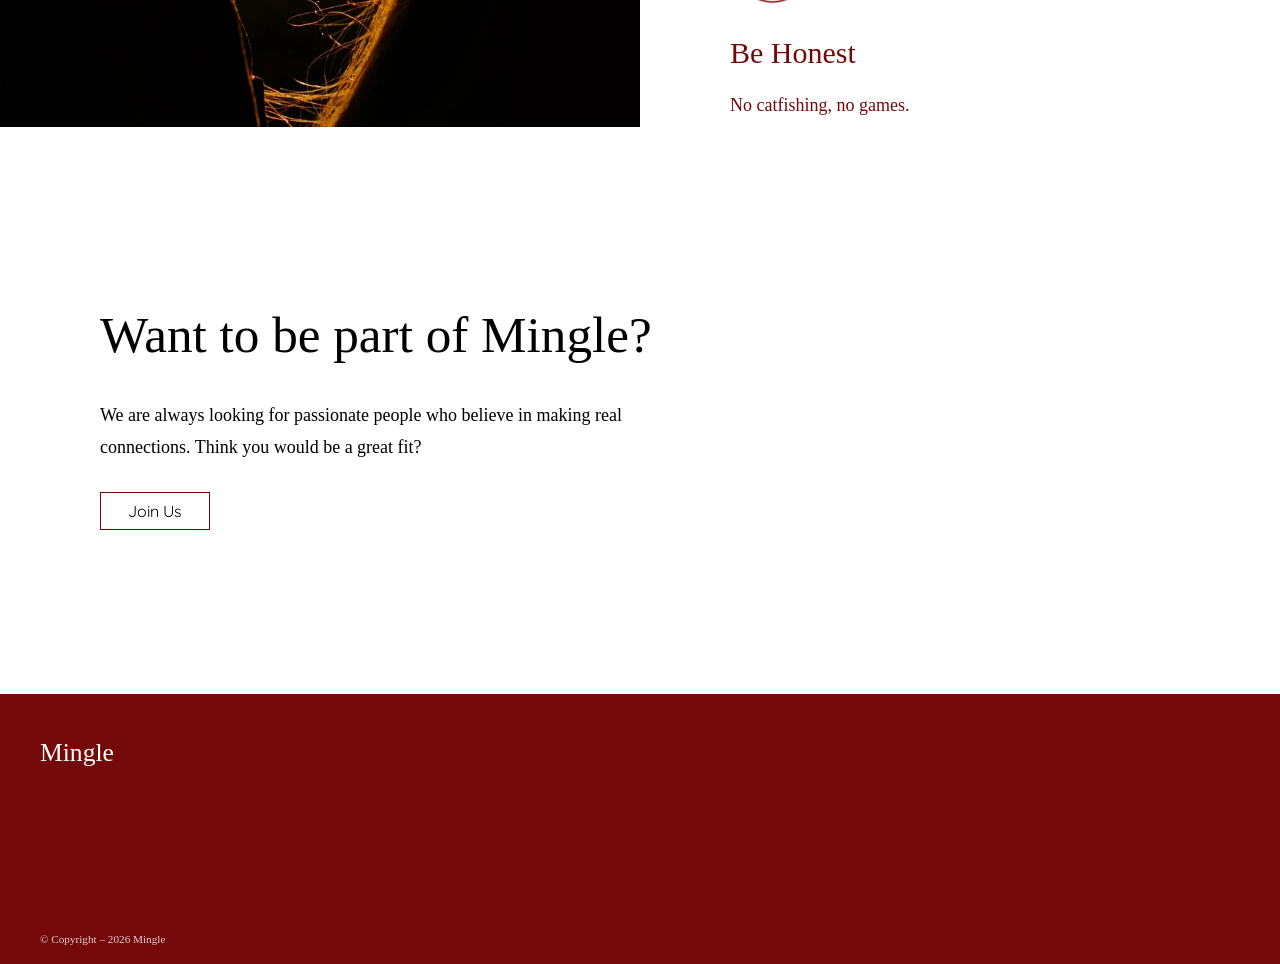
==== commit cb221f0e: "menu" ====
--- a/about.html
+++ b/about.html
@@ -16,7 +16,7 @@
           <span></span>
           <span></span>
         </label>
-        <a href="index.html" class="mingle">Mingle</a>
+        <a href="index.html" class="desktop-logo mingle">Mingle</a>
         <div class="menu-overlay">
           <ul class="menu-links">
             <li><a href="index.html">Home</a></li>
@@ -26,7 +26,20 @@
           </ul>
           <div class="menu-footer">
             <p>© Mingle 2026</p>
-            <a href="#"><img class="instagram" src="image/instagram.webp" alt="instagram logo" /></a>
+            <a href="#">
+              <img class="instagram" src="image/instagram.webp" alt="Instagram logo" />
+            </a>
+          </div>
+        </div>
+        <div class="desktop-menu">
+          <div class="desktop-left">
+            <a href="index.html">Home</a>
+            <a href="userlist.html">Find Your Match</a>
+          </div>
+          <a href="index.html" class="desktop-logo">Mingle</a>
+          <div class="desktop-right">
+            <a href="about.html">About Us</a>
+            <a href="contact.html">Contact</a>
           </div>
         </div>
       </nav>
@@ -75,7 +88,11 @@
           <img src="image/love_about3.webp" />
         </div>
         <div>
-          <h4>Love Through All Seasons</h4>
+          <h4>
+            Love<br />
+            Through<br />
+            <span>All</span> Seasons
+          </h4>
         </div>
       </div>
       <section class="rules-section">
--- a/css/general.css
+++ b/css/general.css
@@ -229,5 +229,61 @@
   --ink: #111;
   --paper: #fff;
 }
+.desktop-menu {
+  display: none;
+}
 @media (min-width: 768px) {
-}
+  .burger,
+  .navbar > .mingle,
+  .menu-overlay,
+  #burger-toggle {
+    display: none;
+  }
+  .navbar {
+    position: absolute;
+    top: 0;
+    left: 0;
+    width: 100%;
+    background: transparent;
+    z-index: 1000;
+  }
+  .desktop-menu {
+    display: grid;
+    grid-template-columns: 1fr auto 1fr;
+    align-items: center;
+    width: 100%;
+    padding: 0.1px 60px;
+  }
+  .desktop-left,
+  .desktop-right {
+    display: flex;
+    align-items: center;
+    gap: 45px;
+  }
+  .desktop-left {
+    justify-content: flex-start;
+  }
+  .desktop-right {
+    justify-content: flex-end;
+  }
+  .desktop-menu a {
+    color: white;
+    text-decoration: none;
+    font-size: 18px;
+    font-weight: 100;
+    font-family: p;
+    transition: opacity 0.3s ease;
+  }
+  .desktop-menu a:hover {
+    color: whitesmoke;
+  }
+  .desktop-menu .desktop-logo {
+    display: block;
+    position: static;
+    transform: none;
+    font-family: p;
+    font-size: 40px;
+    font-weight: 100;
+    margin: 0;
+  }
+}
--- a/css/about.css
+++ b/css/about.css
@@ -127,6 +127,12 @@
   overflow: hidden;
   margin: 3rem 0rem 3rem 0rem;
 }
+#about_end_img h4 span {
+  color: #75090a;
+}
+#about_end_img h4 br {
+  display: none;
+}
 #about_end_img img {
   position: absolute;
   width: 100%;
@@ -194,10 +200,28 @@
   flex-direction: column;
   justify-content: center;
   padding: 20px 12px;
+  overflow: hidden;
+  isolation: isolate;
+  color: white;
+}
+.rules-image::before {
+  content: "";
+  position: absolute;
+  inset: 0;
   background-image: url("../image/rule.webp");
   background-size: cover;
   background-position: center;
-  color: white;
+  background-repeat: no-repeat;
+  z-index: -1;
+  animation: backgroundZoom 10s ease-in-out infinite alternate;
+}
+@keyframes backgroundZoom {
+  from {
+    transform: scale(1);
+  }
+  to {
+    transform: scale(1.12);
+  }
 }
 .rules-image h2 {
   font-size: 60px;
@@ -355,6 +379,10 @@
     width: 50%;
     height: 100%;
   }
+
+  #about_end_img h4 br {
+    display: block;
+  }
   #about_end_img h4 {
     position: static;
     grid-column: 2;
@@ -365,8 +393,8 @@
     height: 100%;
     margin: 0;
     padding: 60px;
-    display: flex;
-    align-items: end;
+    display: block;
+    align-content: end;
     font-size: 65px;
     text-align: left;
   }
@@ -379,6 +407,15 @@
     width: 50%;
     padding: 70px;
     background-position: center;
+    animation: backgroundZoom 10s ease-in-out infinite alternate;
+  }
+  @keyframes backgroundZoom {
+    from {
+      background-size: 100%;
+    }
+    to {
+      background-size: 115%;
+    }
   }
   .rules-image h2 {
     font-size: 55px;
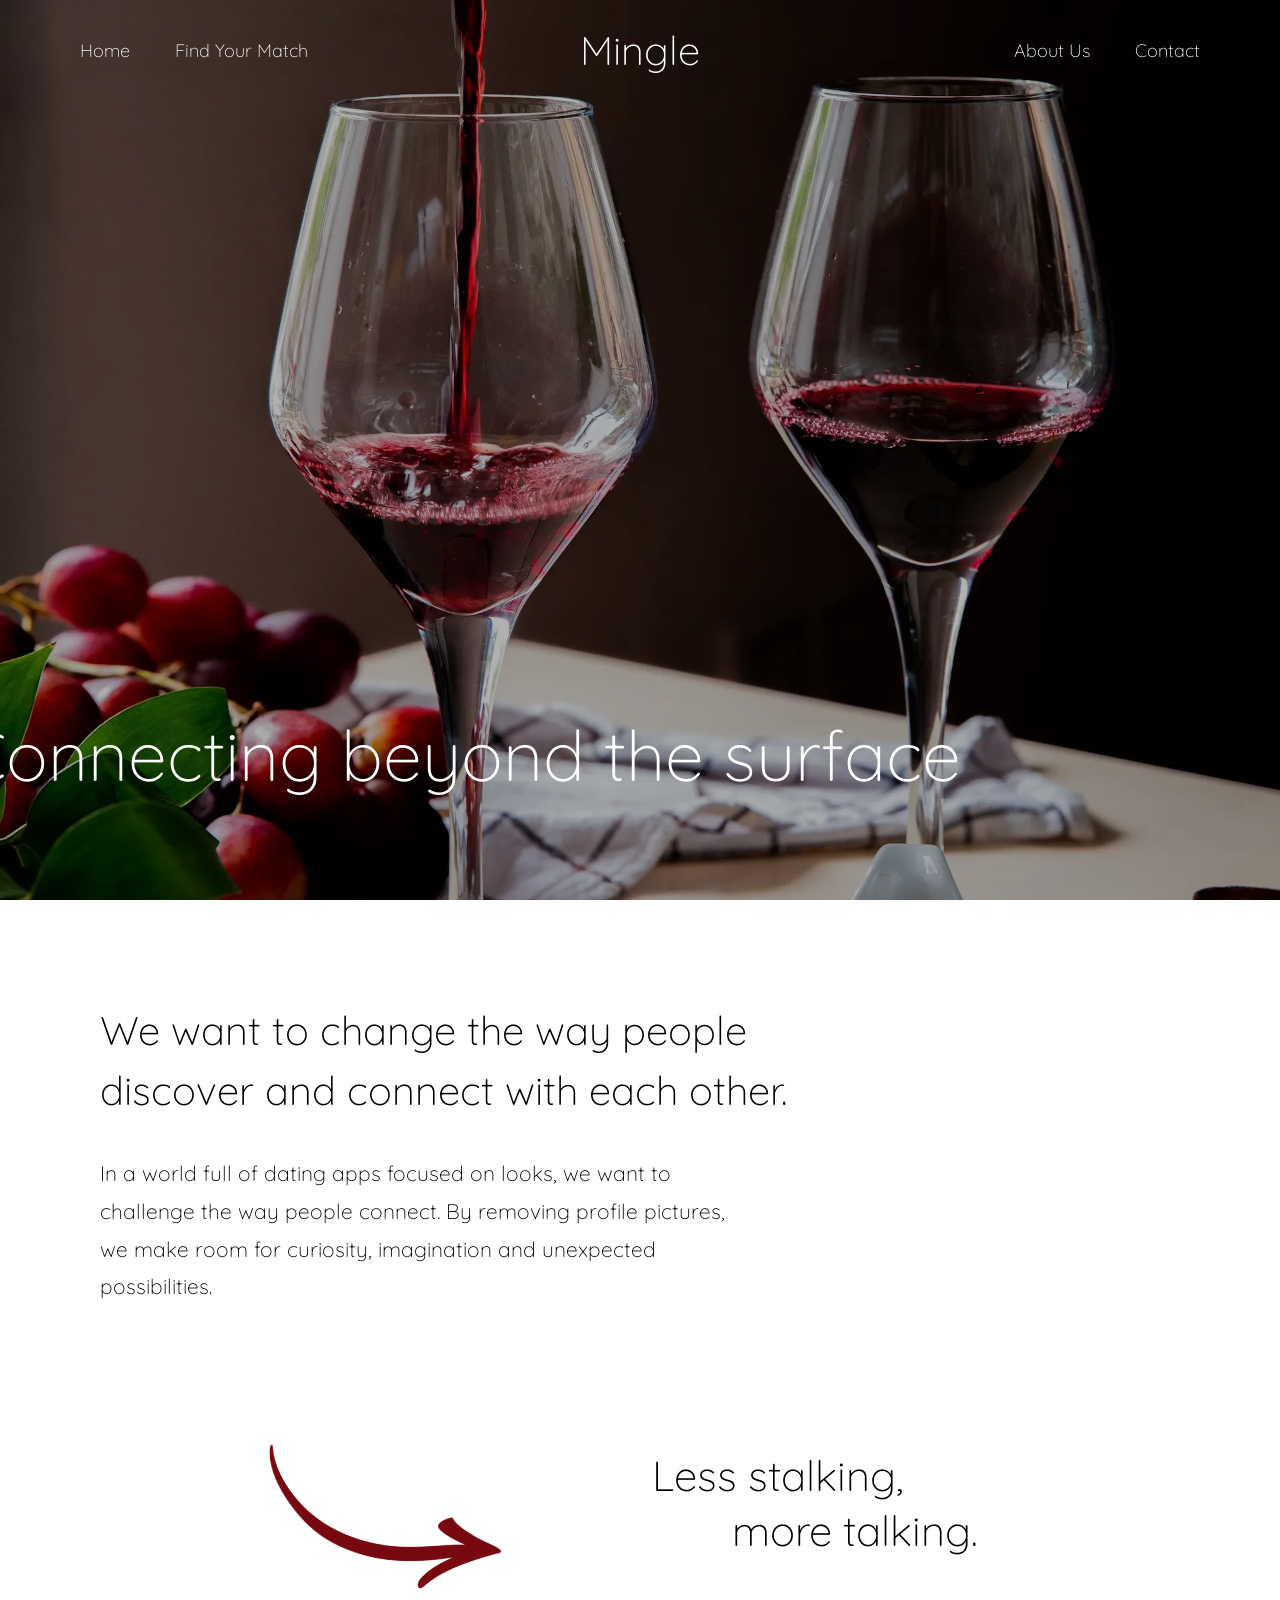
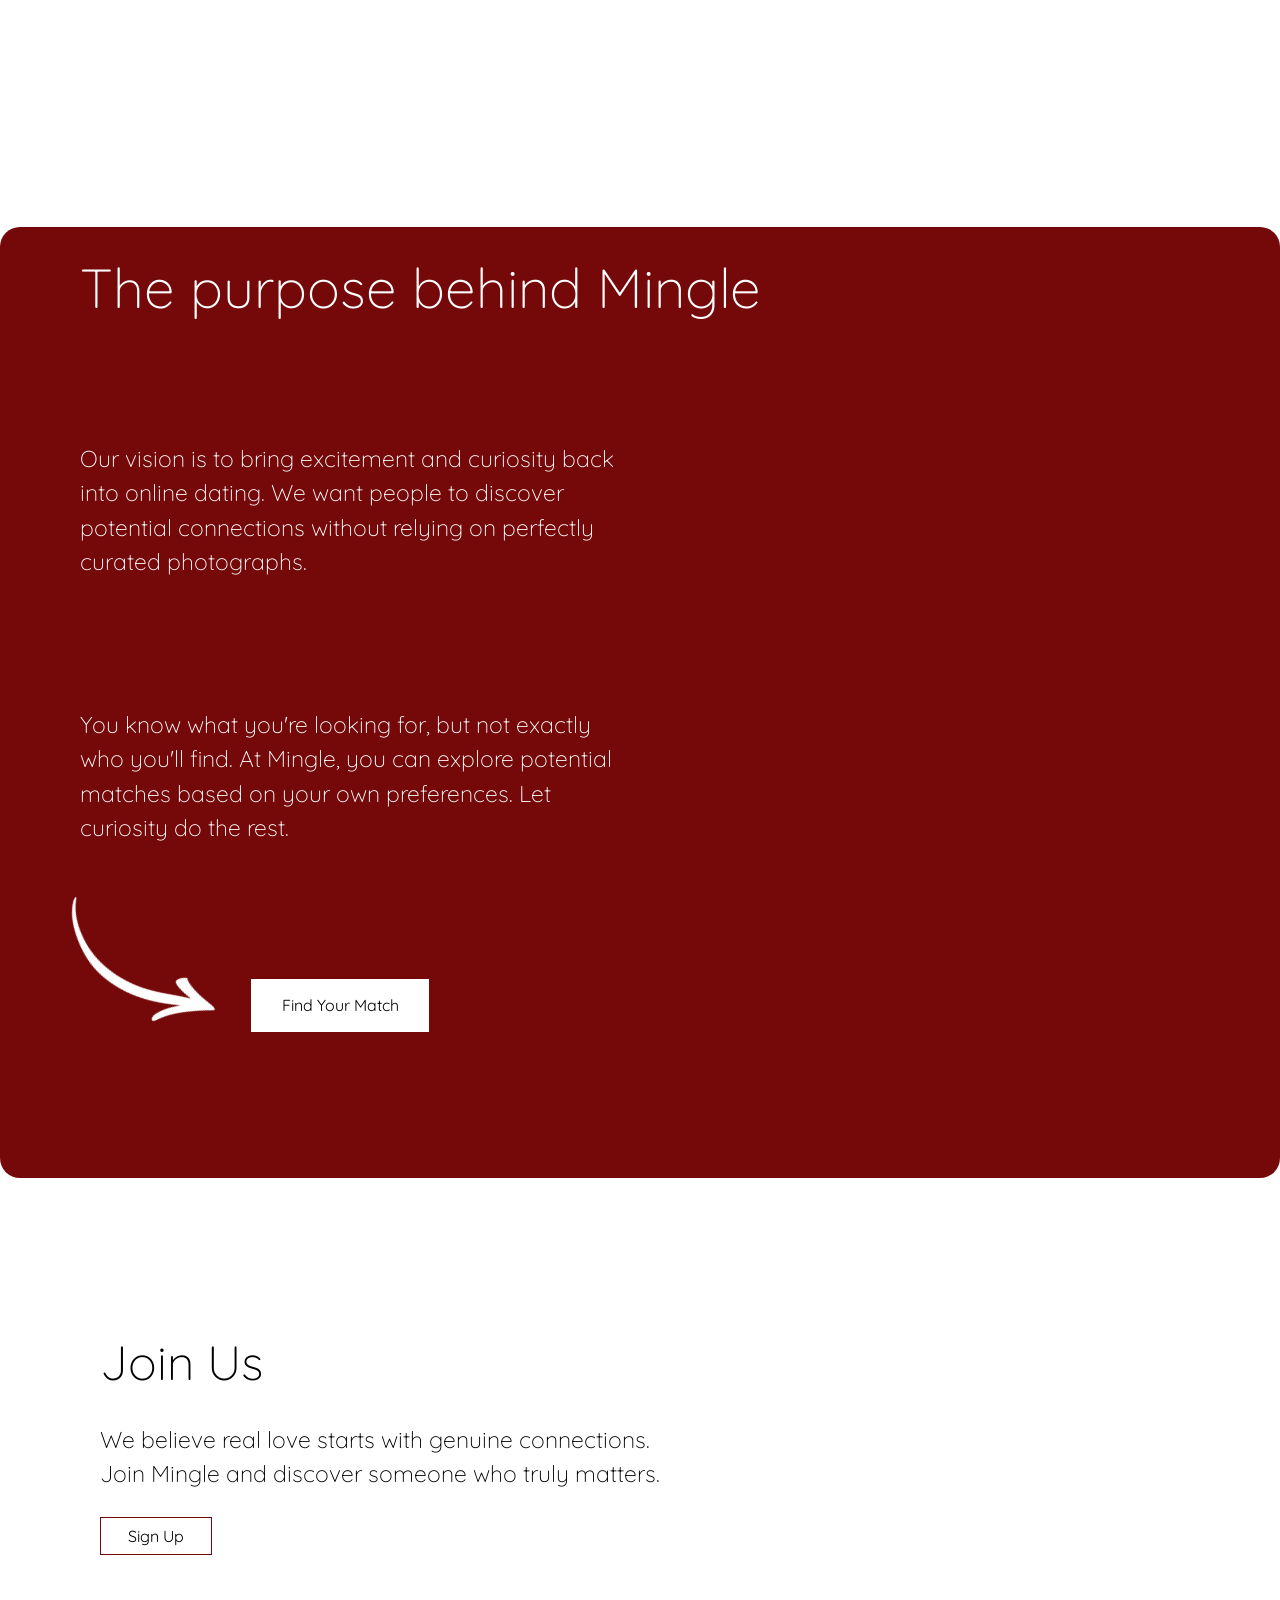
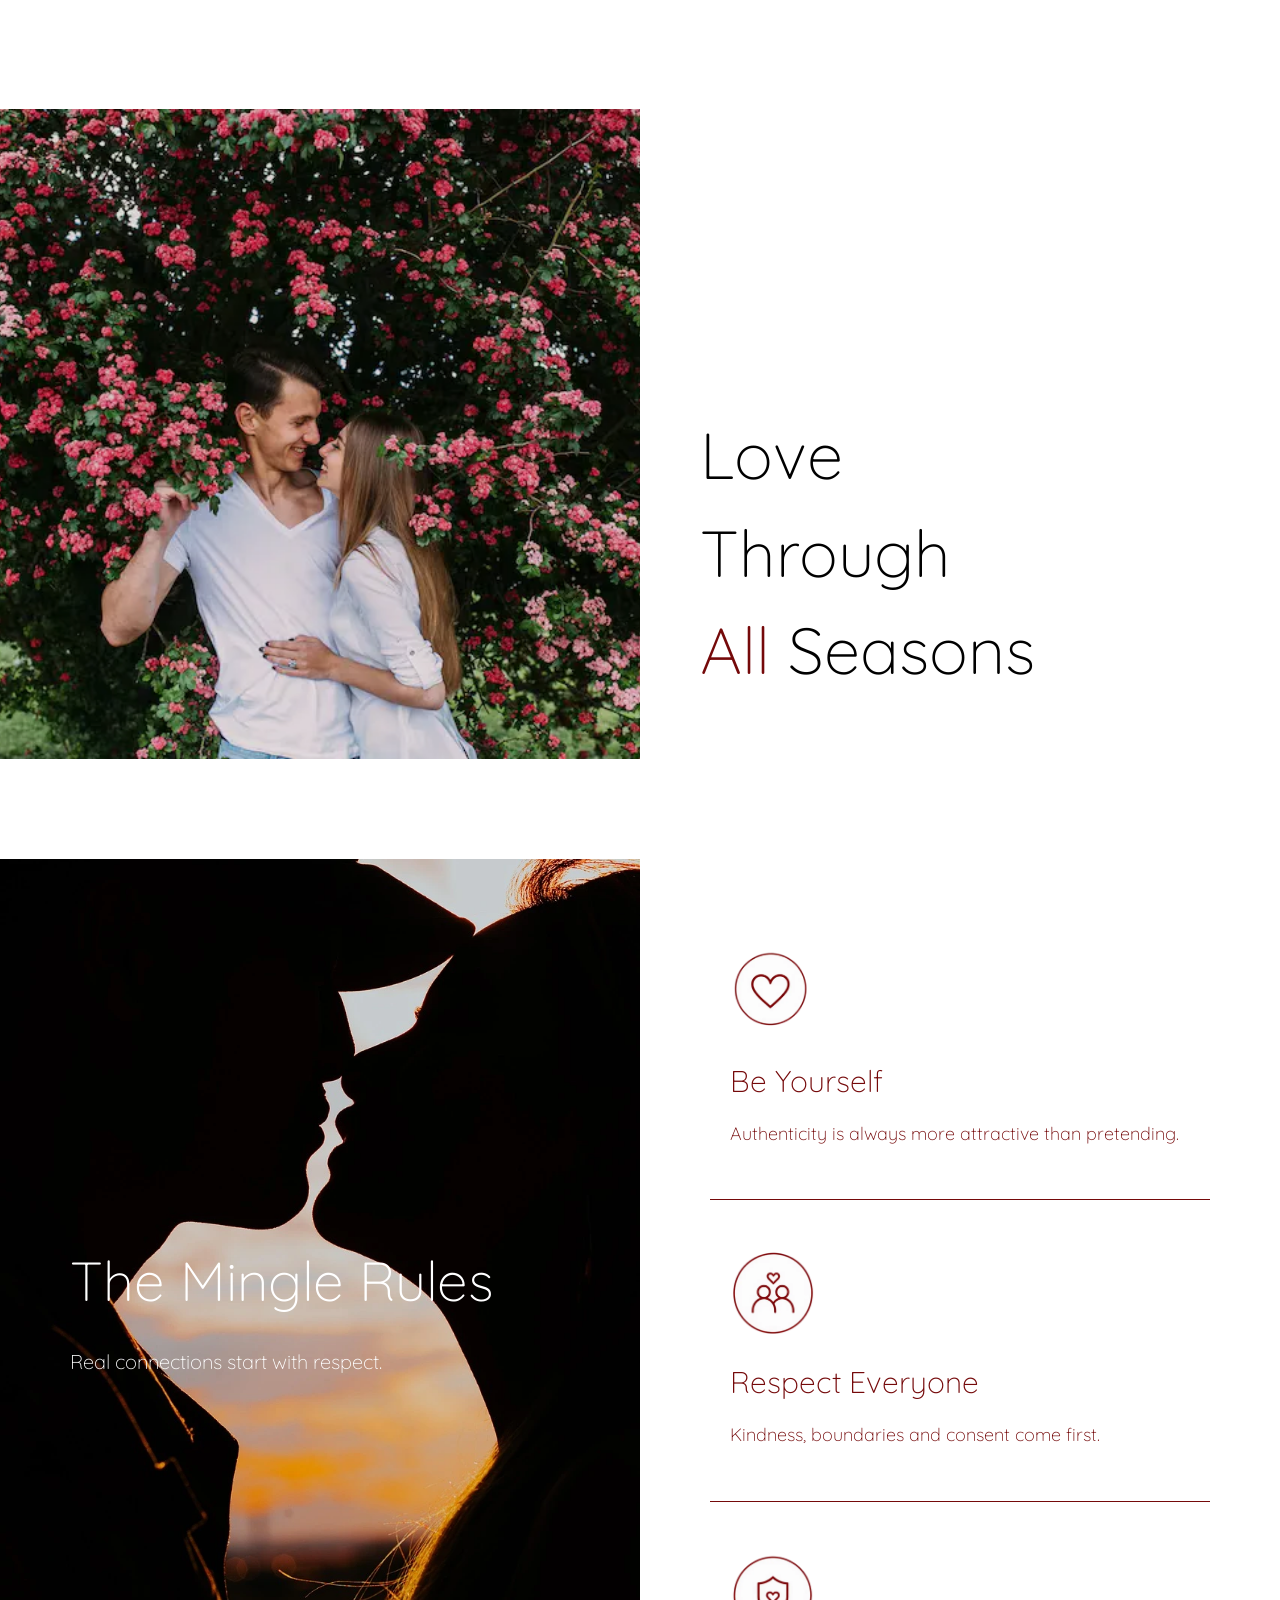
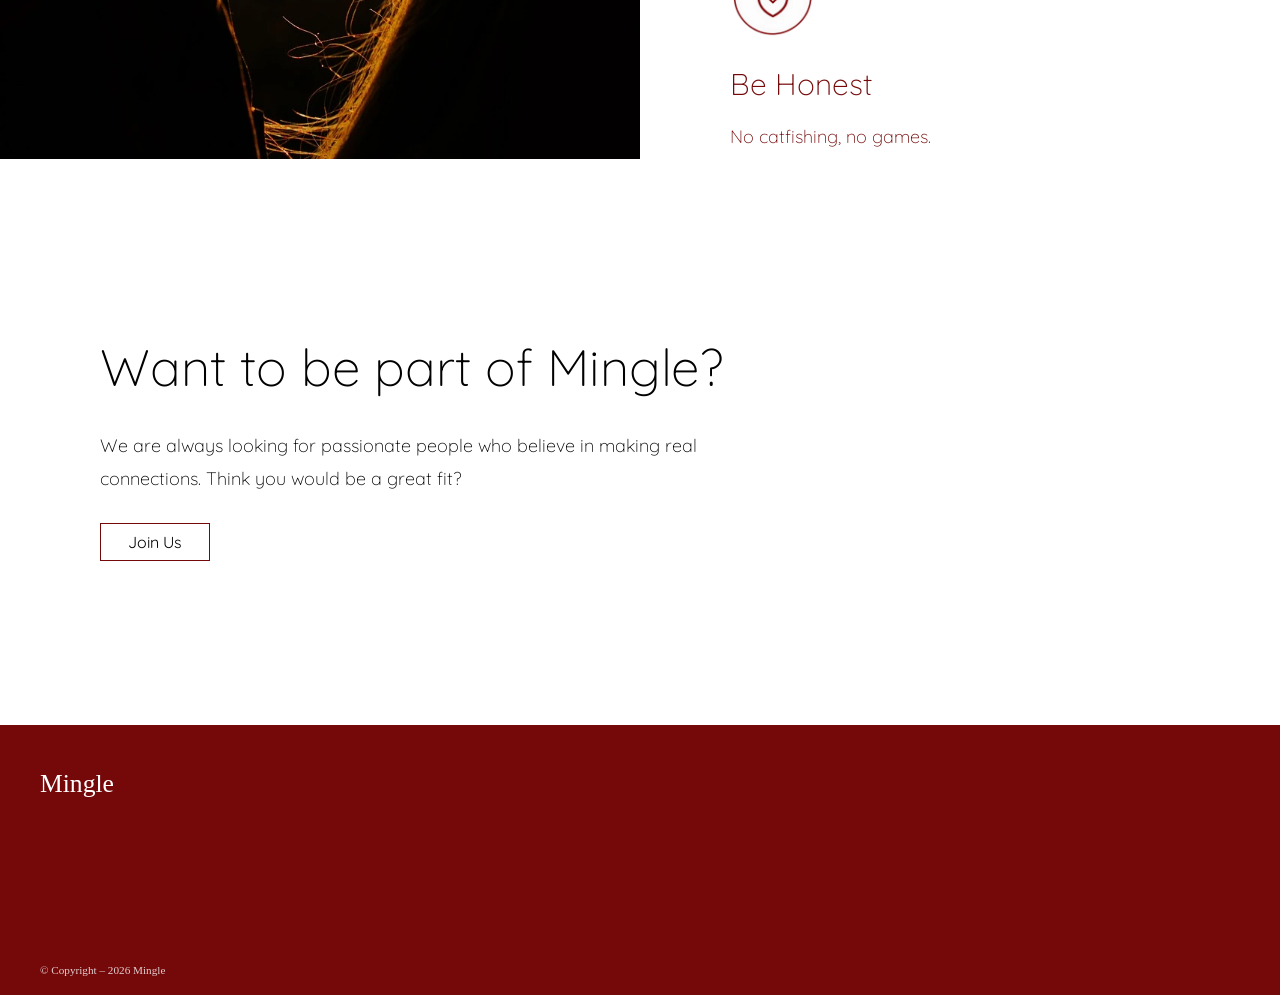
==== commit 4e35e806: "light" ====
--- a/about.html
+++ b/about.html
@@ -5,6 +5,7 @@
     <meta name="viewport" content="width=device-width, initial-scale=1.0" />
     <link rel="stylesheet" href="css/general.css" />
     <link rel="stylesheet" href="css/about.css" />
+    <link rel="icon" type="image/png" href="image/favicon.png" />
     <title>About Us</title>
   </head>
   <body>
@@ -46,7 +47,7 @@
     </header>
     <main>
       <div id="frontdiv">
-        <img id="aboutimage" src="image/abouthero.webp" alt="two glasses of red wine" />
+        <img id="aboutimage" src="image/abouthero.webp" alt="Two glasses of red wine" fetchpriority="high" />
         <h1 class="abouttitle">Connecting beyond the surface</h1>
       </div>
       <section class="aboutcontent">
@@ -63,7 +64,7 @@
         </div>
       </section>
       <div class="middiv_third">
-        <h4>The purpose behind Mingle</h4>
+        <h3>The purpose behind Mingle</h3>
         <p>Our vision is to bring excitement and curiosity back into online dating. We want people to discover potential connections without relying on perfectly curated photographs.</p>
         <div>
           <p>You know what you're looking for, but not exactly who you'll find. At Mingle, you can explore potential matches based on your own preferences. Let curiosity do the rest.</p>
--- a/css/general.css
+++ b/css/general.css
@@ -9,16 +9,21 @@
 }
 @font-face {
   font-family: h1;
-  src: url(../fonts/ViaodaLibre-Regular.woff2);
+  src: url(../fonts/Quicksand-VariableFont_wght.woff2);
 }
 @font-face {
   font-family: h2;
-  src: url(../fonts/PoiretOne-Regular.woff2-kopi);
+  src: url(../fonts/Quicksand-VariableFont_wght.woff2);
 }
 @font-face {
   font-family: h3;
-  src: url(../fonts/PoiretOne-Regular.woff2-kopi);
-}
+  src: url(../fonts/Quicksand-VariableFont_wght.woff2);
+}
+@font-face {
+  font-family: h4;
+  src: url(../fonts/Quicksand-VariableFont_wght.woff2);
+}
+
 body {
   background-color: white;
 }
@@ -41,6 +46,7 @@
 h1,
 h2,
 h3,
+h4,
 p,
 a {
   animation: fadeIn 1s ease 0.3s both;
--- a/css/about.css
+++ b/css/about.css
@@ -3,6 +3,19 @@
   padding: 0.2rem; */
   box-sizing: border-box;
 }
+h1,
+h2,
+h3,
+h4 {
+  font-family: h1;
+  font-weight: 200;
+}
+
+p {
+  font-family: p;
+  font-weight: 300;
+}
+
 #frontdiv {
   position: relative;
   width: 100%;
@@ -21,8 +34,7 @@
   left: 51%;
   transform: translate(-50%, -50%);
   color: white;
-  font-weight: 900;
-  font-size: 55px;
+  font-size: 75px;
   width: 100%;
 }
 .aboutcontent {
@@ -32,9 +44,7 @@
   margin-top: 3rem;
   margin-bottom: 2rem;
   font-size: 29px;
-  font-weight: 400;
-}
-
+}
 #arrow {
   margin-left: 3rem;
   width: 110px;
@@ -76,9 +86,10 @@
   width: 25rem;
   margin-top: 4rem;
 }
-.middiv_third h4 {
+.middiv_third h3 {
   margin-top: 1rem;
   font-size: 30px;
+  color: white;
 }
 .middiv_third div p {
   text-align: end;
@@ -167,7 +178,6 @@
   text-align: center;
   z-index: 2;
   font-size: 35px;
-  font-weight: 600;
 }
 @keyframes imageFade {
   0% {
@@ -290,11 +300,11 @@
     max-width: 800px;
     margin-top: 0;
     margin-bottom: 35px;
-    font-size: 50px;
+    font-size: 40px;
   }
   #middiv > p {
     max-width: 650px;
-    font-size: 23px;
+    font-size: 21px;
     line-height: 1.8;
   }
   .middiv_second {
@@ -323,7 +333,8 @@
     padding: 20px 80px;
     border-radius: 20px;
   }
-  .middiv_third h4 {
+  .middiv_third h3 {
+    color: white;
     font-size: 55px;
     max-width: 800px;
     margin-top: 0;
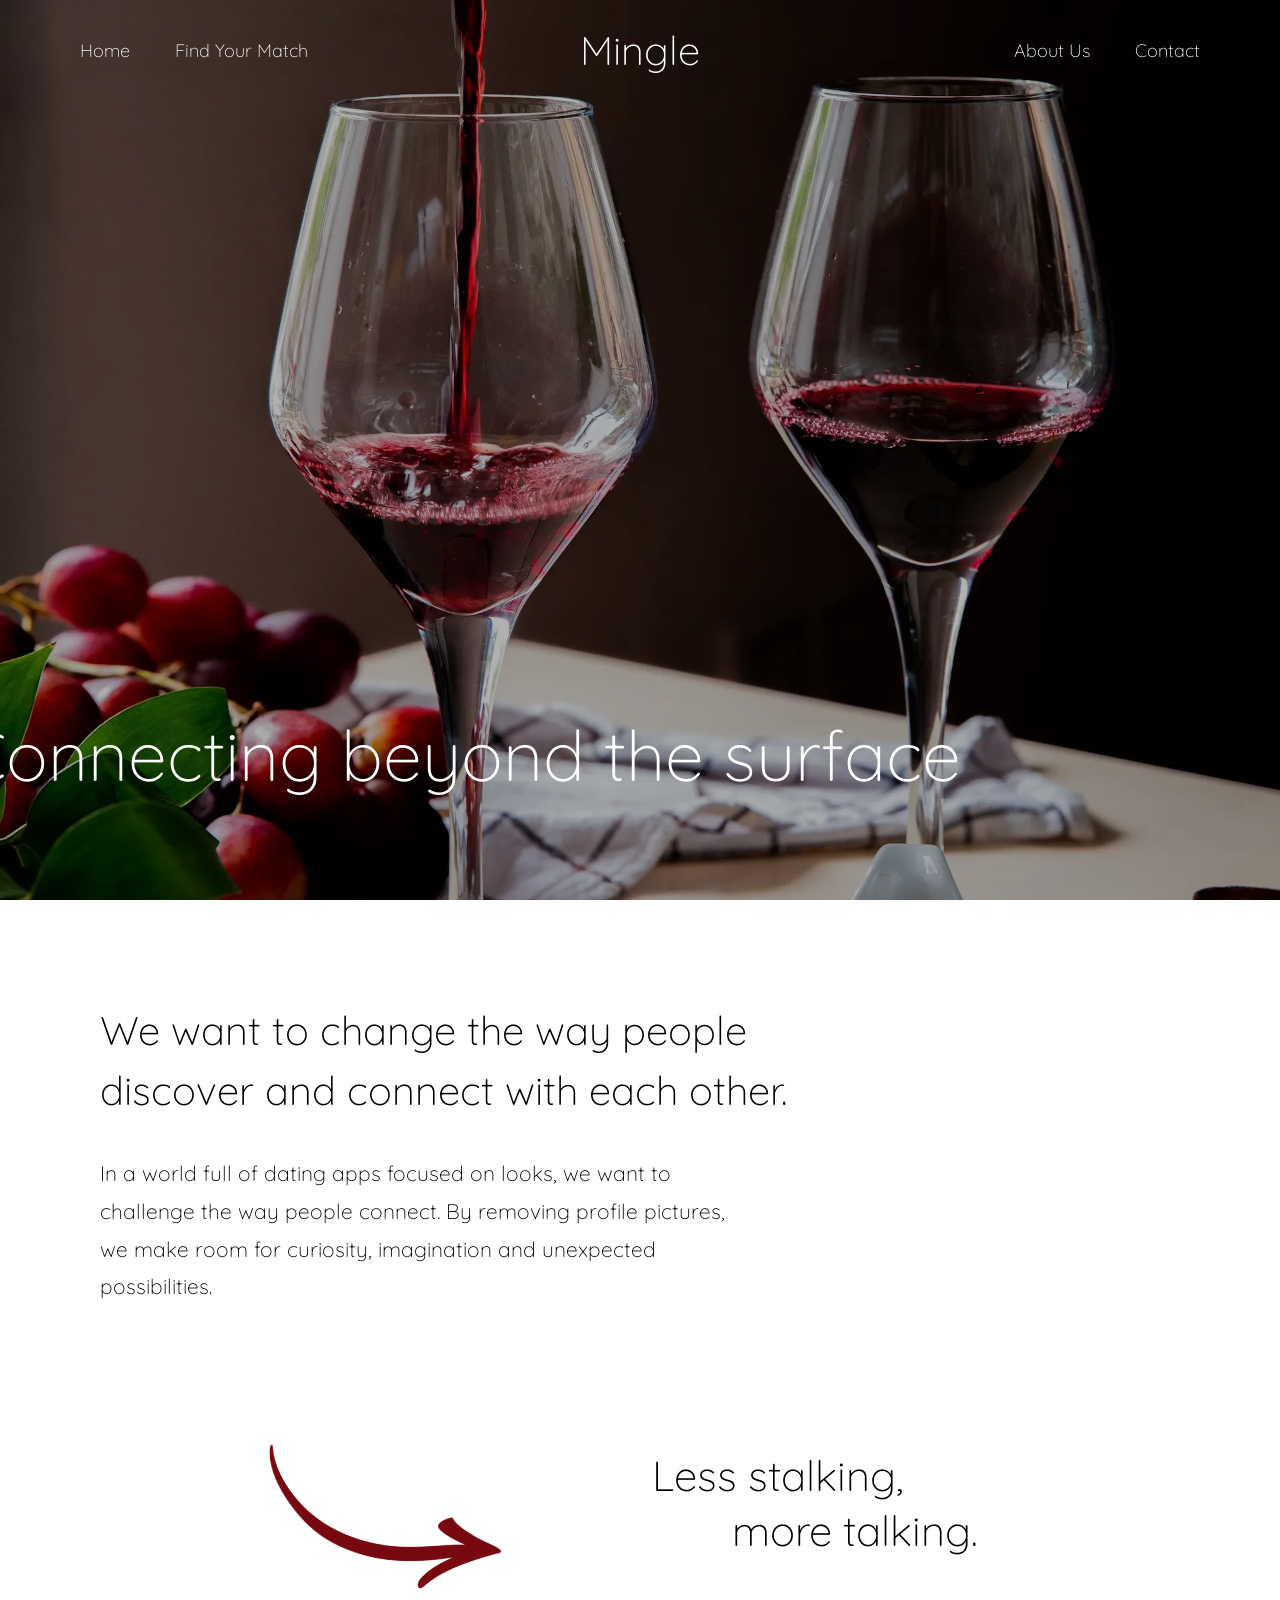
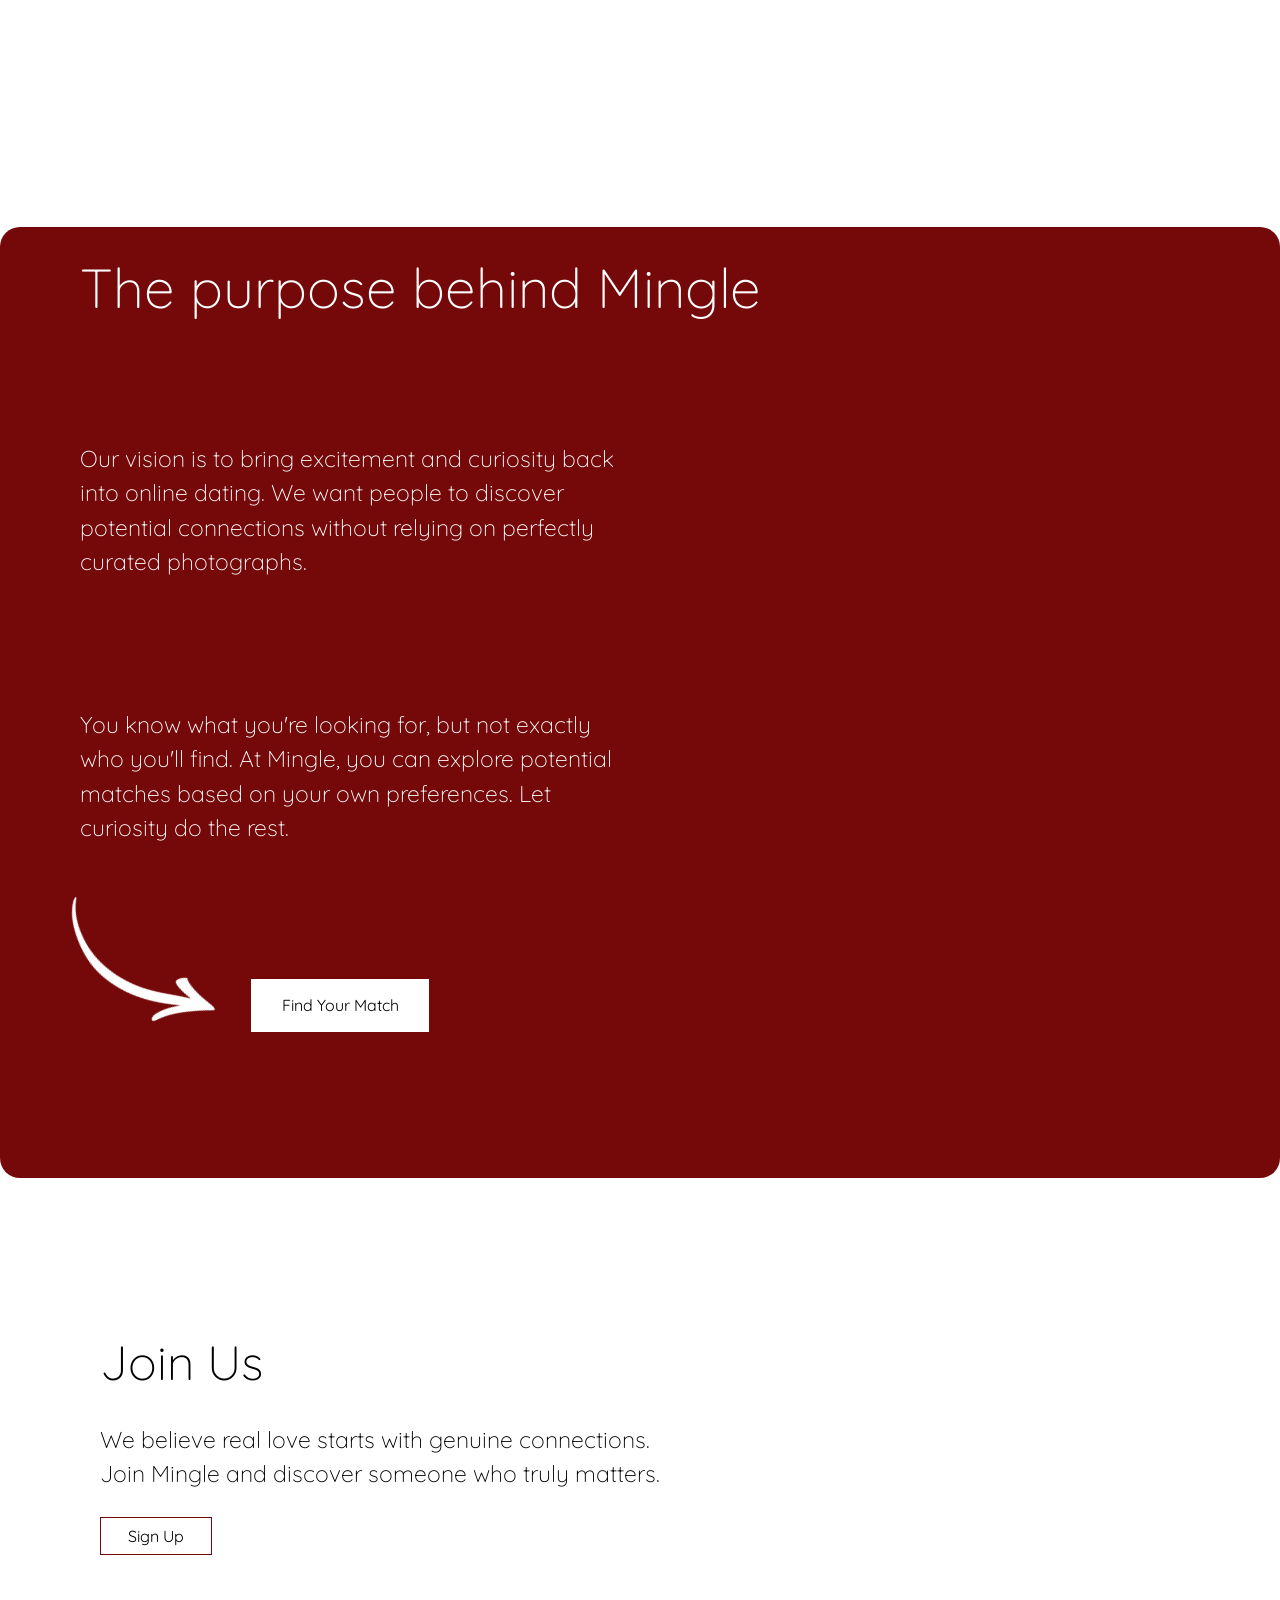
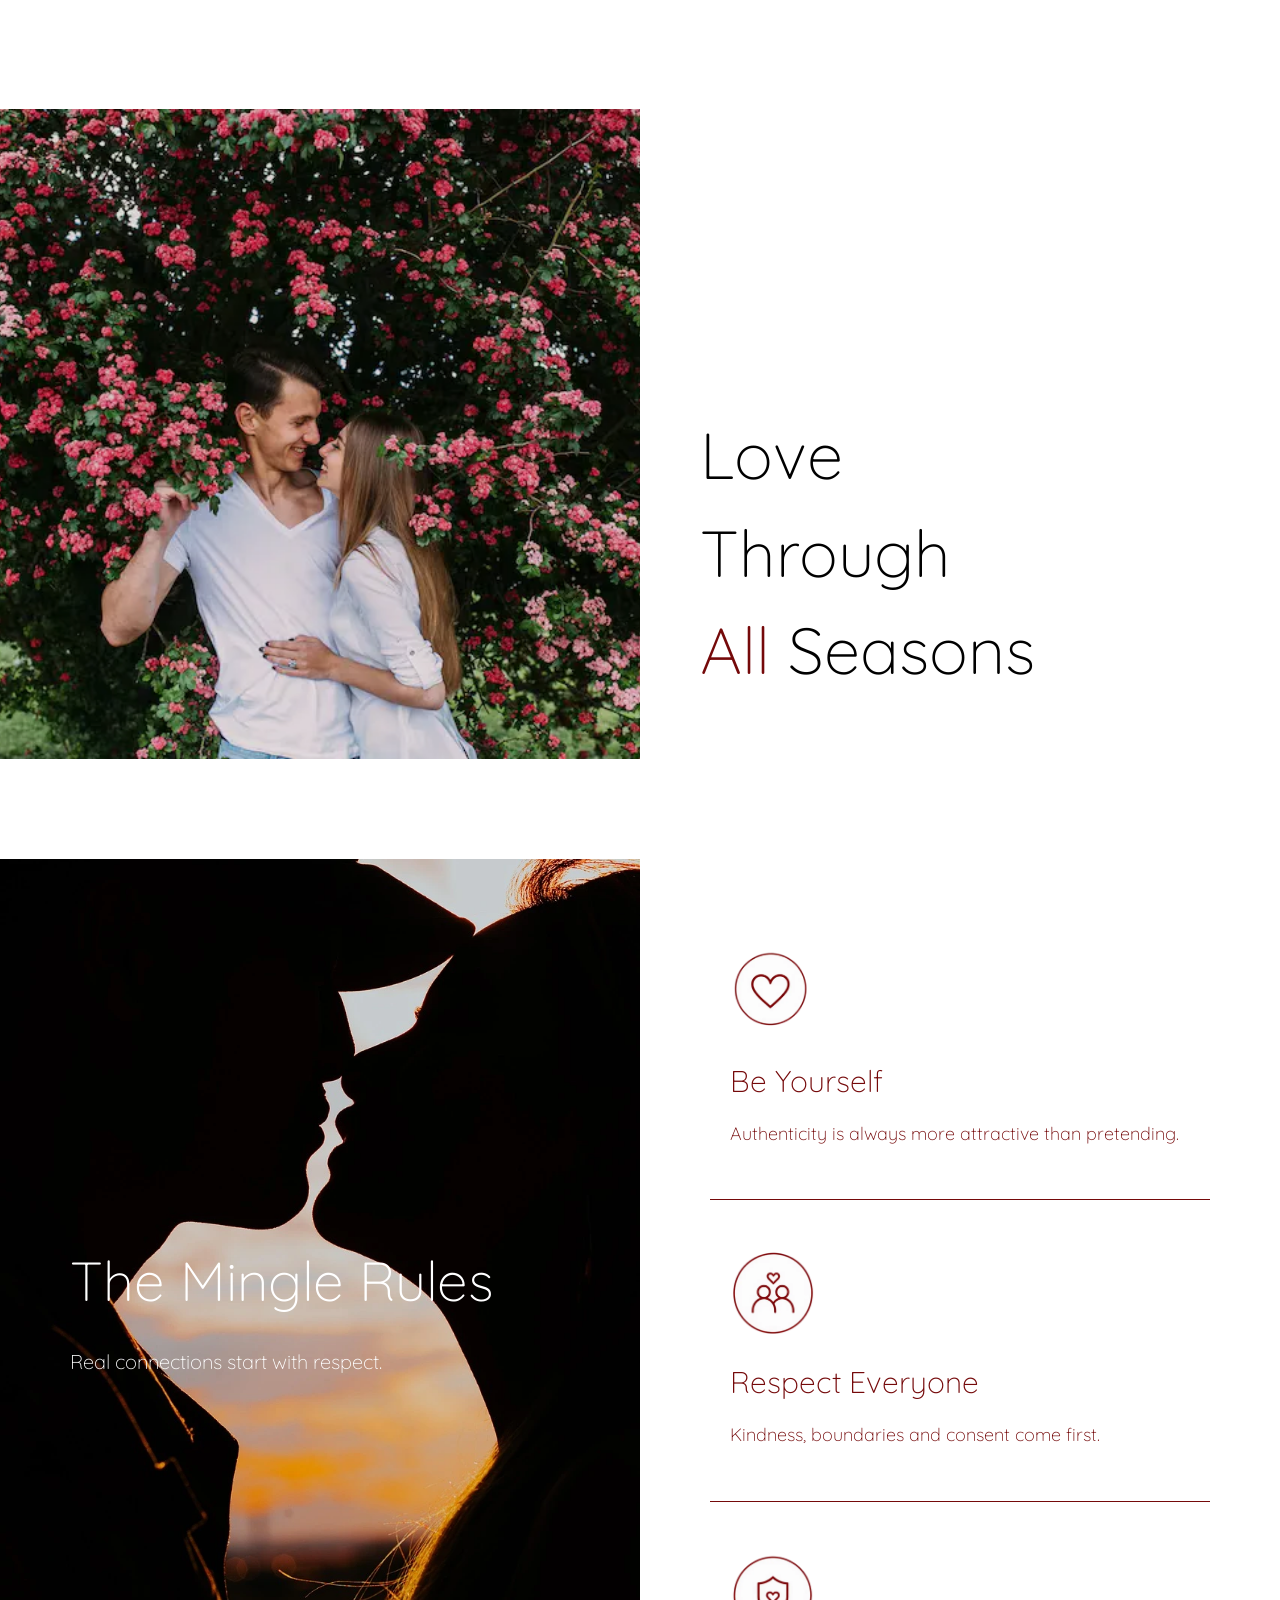
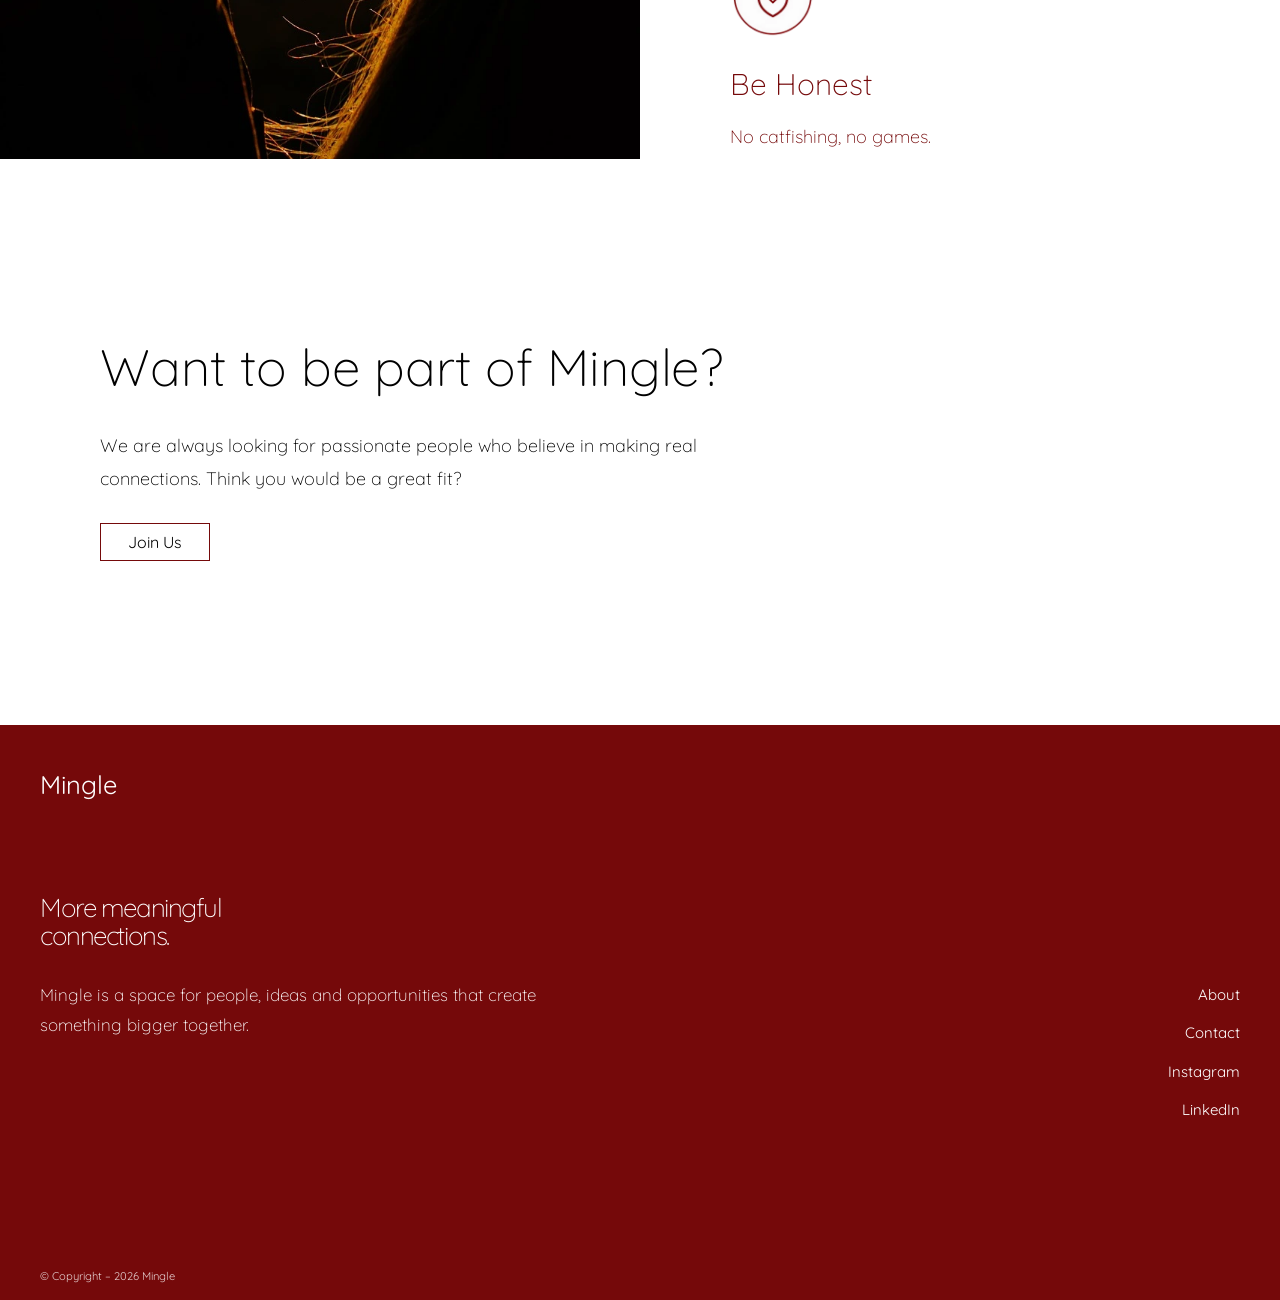
==== commit 7c4087b1: "footer færdig" ====
--- a/about.html
+++ b/about.html
@@ -142,6 +142,23 @@
     </main>
     <footer class="footer">
       <div class="footer__logo">Mingle</div>
+
+      <div class="footer-main">
+        <div class="footer-intro">
+          <h2>
+            More meaningful<br />
+            connections.
+          </h2>
+          <p>Mingle is a space for people, ideas and opportunities that create something bigger together.</p>
+        </div>
+
+        <nav class="mingle-links" aria-label="Footer navigation">
+          <a href="about.html">About</a>
+          <a href="contact.html">Contact</a>
+          <a href="https://instagram.com/">Instagram</a>
+          <a href="https://linkedin.com/">LinkedIn</a>
+        </nav>
+      </div>
       <small class="footer__copy">© Copyright – 2026 Mingle</small>
     </footer>
   </body>
--- a/css/general.css
+++ b/css/general.css
@@ -211,10 +211,11 @@
 .btn:hover {
   background-color: #75090a;
   border: 2px solid white;
-  scale: 1.5;
+  scale: 1.1;
   color: white;
 }
 .footer {
+  font-family: p;
   background: var(--wine);
   color: var(--paper);
   min-height: 270px;
@@ -222,6 +223,7 @@
   display: flex;
   flex-direction: column;
   justify-content: space-between;
+  margin-top: 5rem;
 }
 .footer__logo {
   font-size: 1.6rem;
@@ -230,6 +232,50 @@
   font-size: 0.7rem;
   opacity: 0.8;
 }
+.mingle-links {
+  display: flex;
+  flex-direction: column;
+  align-items: flex-end;
+  gap: 16px;
+  margin: 90px 0 70px;
+}
+
+.mingle-links a {
+  color: inherit;
+  font-size: 15px;
+  text-decoration: none;
+  opacity: 0.8;
+  transition: opacity 0.2s ease;
+}
+
+.mingle-links a:hover {
+  opacity: 1;
+}
+.footer-main {
+  display: grid;
+  grid-template-columns: 1.5fr 0.7fr;
+  gap: 80px;
+  align-items: start;
+  padding: 90px 0 76px;
+}
+
+.footer-intro h2 {
+  margin: 0;
+
+  line-height: 1.08;
+  letter-spacing: -0.055em;
+  font-weight: 300;
+}
+
+.footer-intro p {
+  max-width: 560px;
+  margin: 30px 0 0;
+  color: var(--muted);
+  font-size: 17px;
+  line-height: 1.8;
+  font-weight: 300;
+}
+
 :root {
   --wine: #75090a;
   --ink: #111;
